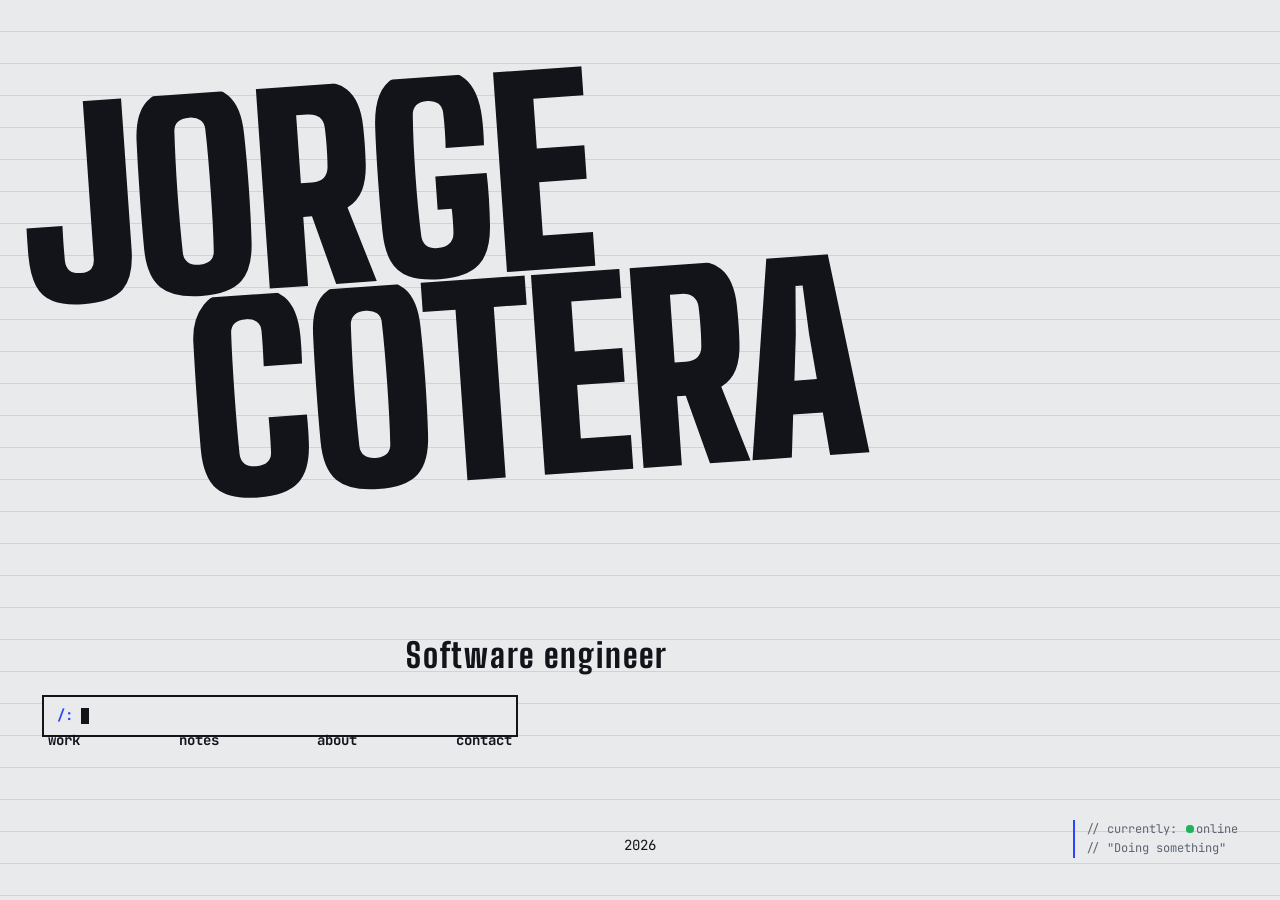
==== index.html @ 1cae20fa "Initial html and css pages" ====
<!doctype html><html lang="en"><head><meta charset="utf-8"><meta name="viewport" content="width=device-width,initial-scale=1"><title>Home · Jorge Cotera</title><link rel="stylesheet" href="style.css"></head>
<body class="home">
<main class="hero">
<h1 class="giant name"><span>Jorge</span><span>Cotera</span></h1>
<p class="role">Software engineer</p>
<div>
<div class="cmd" aria-hidden="true"><span class="p">/:</span><span class="c"></span>
<span class="t t1" style="--n:7ch">cd work</span><span class="t t2" style="--n:8ch">ls notes</span><span class="t t3" style="--n:9ch">cat about</span><span class="t t4" style="--n:12ch">mail contact</span></div>
<nav class="links" aria-label="Main"><a class="l1" href="work.html">work</a><a class="l2" href="notes.html">notes</a><a class="l3" href="about.html">about</a><a class="l4" href="contact.html">contact</a></nav>
</div>
</main>
<footer class="foot"><span></span><span>2026</span><aside class="cur"><span>// currently: <i class="dot"></i>online</span><span>// "Doing something"</span></aside></footer>
</body></html>
---- style.css ----
@import url('https://fonts.googleapis.com/css2?family=Big+Shoulders+Display:wght@800;900&family=JetBrains+Mono:wght@400;700&display=swap');
@view-transition{navigation:auto}
:root{--ink:#12141a;--paper:#e8eaec;--blue:#2b44ff;--mute:#5f6572;--line:#12141a1c;
--disp:"Big Shoulders Display","Arial Narrow",Impact,sans-serif;--mono:"JetBrains Mono",ui-monospace,Menlo,monospace}
*{box-sizing:border-box;margin:0;padding:0}
html{background:var(--paper);color:var(--ink);font:400 14px/1.7 var(--mono);scroll-behavior:smooth}
body{min-height:100svh;background:repeating-linear-gradient(transparent 0 31px,var(--line) 31px 32px)}
a{color:inherit;text-decoration:none}
a:focus-visible{outline:2px solid var(--blue);outline-offset:4px}
ul,ol{list-style:none}
.giant{font:900 clamp(5rem,20vw,19rem)/.8 var(--disp);letter-spacing:-.02em;text-transform:uppercase}
.pad{padding:6rem clamp(1rem,4vw,3rem) 3rem}

/* shared nav */
.top{position:fixed;inset:0 0 auto;z-index:9;display:flex;flex-wrap:wrap;gap:.3rem 1.6rem;padding:1rem clamp(1rem,4vw,3rem);color:#fff;mix-blend-mode:difference}
.top a:first-child{font-weight:700;margin-right:auto}
.top a{padding:.1rem 0;background:linear-gradient(currentColor,currentColor) 0 100%/0 2px no-repeat;transition:background-size .25s}
.top a:hover,.top [aria-current]{background-size:100% 2px}

/* currently */
.cur{display:grid;font-size:12px;line-height:1.6;color:var(--mute);border-left:2px solid var(--blue);padding-left:.8rem}
.dot{display:inline-block;width:.6em;height:.6em;margin:0 .2em;border-radius:50%;background:#1fb25a;animation:pulse 2.4s infinite}
@keyframes pulse{50%{opacity:.25}}

/* HOME */
.home{min-height:100svh;display:grid;grid-template-rows:1fr auto;padding:clamp(1rem,4vw,3rem);overflow:hidden}
.hero{align-self:center;display:grid;gap:1.6rem}
.name{view-transition-name:giant;transform:rotate(-4deg);transform-origin:left bottom;margin-bottom:.4em}
.name span{display:block;animation:slam 1s cubic-bezier(.7,0,.2,1) both}
.name span+span{margin-left:12vw;animation-delay:.14s}
@keyframes slam{from{clip-path:inset(0 100% 0 0);translate:-6% 0}to{clip-path:inset(0);translate:0}}
.role{margin-left:min(30vw,26rem);font:800 clamp(1.4rem,3vw,2.4rem)/1 var(--disp);letter-spacing:.06em}
.cmd,.links{width:min(34rem,100%)}
.cmd{display:flex;align-items:center;gap:.6rem;border:2px solid var(--ink);background:var(--paper);padding:.5rem .9rem;min-height:3rem}
.cmd .p{color:var(--blue);font-weight:700}
.cmd .c{width:.6em;height:1.1em;background:var(--ink);animation:blink 1s steps(1) infinite}
@keyframes blink{50%{opacity:0}}
.t{display:none;overflow:hidden;white-space:nowrap;border-right:2px solid;animation:type .4s steps(9) both}
@keyframes type{from{max-width:0}to{max-width:var(--n)}}
.links{display:flex;justify-content:space-between;margin-top:-.8rem;padding:0 .4rem}
.links a{font-weight:700;padding:.2rem 0;border-bottom:2px solid transparent;transition:border-color .2s,color .2s}
.links a:hover,.links a:focus-visible{border-color:var(--blue);color:var(--blue)}
.home:has(.l1:is(:hover,:focus-visible)) .c,.home:has(.l2:is(:hover,:focus-visible)) .c,.home:has(.l3:is(:hover,:focus-visible)) .c,.home:has(.l4:is(:hover,:focus-visible)) .c{display:none}
.home:has(.l1:is(:hover,:focus-visible)) .t1,.home:has(.l2:is(:hover,:focus-visible)) .t2,.home:has(.l3:is(:hover,:focus-visible)) .t3,.home:has(.l4:is(:hover,:focus-visible)) .t4{display:inline-block}
.foot{display:grid;grid-template-columns:1fr auto 1fr;align-items:end;gap:1rem}
.foot .cur{justify-self:end}

/* WORK */
.rail{display:flex;height:100svh;overflow-x:auto;scroll-snap-type:x mandatory;scroll-behavior:smooth}
.slide{position:relative;flex:0 0 100vw;scroll-snap-align:start;background:var(--bg);color:#fff;perspective:1100px;overflow:hidden}
.slide::before{content:"";position:absolute;inset:0;background:var(--paper);clip-path:polygon(50% 0,100% 0,100% 100%,36% 100%)}
.in{position:relative;height:100%;display:grid;grid-template-columns:1fr 1.1fr;gap:2rem;padding:6rem clamp(1rem,4vw,3rem) 5rem}
.l{align-self:center;transform:rotate(-12deg);transform-origin:left bottom}
.l .giant{font-size:clamp(4rem,14vw,13rem)}
.pname{display:inline-block;margin-top:.6rem;font:800 clamp(1.6rem,4vw,3.4rem)/1 var(--disp);letter-spacing:.04em;background:repeating-linear-gradient(-55deg,#fff5 0 2px,transparent 2px 7px);padding:.3rem .8rem}
.r{color:var(--ink);align-self:center;display:grid;gap:1.4rem;justify-items:start;padding-left:clamp(0rem,6vw,5rem)}
.cap{font-weight:700}
.arch{display:grid;grid-template-columns:1fr 1fr;gap:1.6rem 1rem;width:min(26rem,100%);text-align:center}
.arch b{position:relative;border:2px solid var(--ink);padding:.3rem .6rem;background:var(--paper)}
.arch b::after{content:"";position:absolute;left:50%;top:100%;height:1.6rem;border-left:2px dashed var(--ink)}
.arch b:last-child::after{display:none}
.arch .gw,.arch .ps{grid-column:1/-1;justify-self:center;min-width:55%}
.blank{width:min(26rem,100%);aspect-ratio:16/6;border:2px dashed var(--mute);opacity:.6}
.meta{display:grid;gap:.3rem;width:min(26rem,100%)}
.meta div{display:grid;grid-template-columns:6rem 1fr;align-items:center}
.meta dt{color:var(--mute)}
.bar{display:block;height:.9rem;width:100%;border:2px solid var(--ink);background:repeating-linear-gradient(135deg,var(--ink) 0 3px,transparent 3px 7px) 0/var(--w) 100% no-repeat}
.pn{position:fixed;inset:auto 0 0;z-index:9;display:flex;justify-content:space-between;gap:1rem;padding:1rem clamp(1rem,4vw,3rem);color:#fff;mix-blend-mode:difference;font-weight:700}
.pn a{border-bottom:2px solid transparent;transition:border-color .2s}
.pn a:hover{border-color:currentColor}
@supports (animation-timeline:view()){
.in{animation:tilt linear both;animation-timeline:view(inline)}
@keyframes tilt{0%{transform:rotateY(38deg) translateX(18%) scale(.82);opacity:.2}50%{transform:none;opacity:1}100%{transform:rotateY(-38deg) translateX(-18%) scale(.82);opacity:.2}}}

/* NOTES */
.notes input{position:absolute;opacity:0;pointer-events:none}
.notes input:focus-visible~.months{outline:2px solid var(--blue);outline-offset:6px}
.yr{view-transition-name:giant}
.months{display:flex;justify-content:space-between;margin-top:1.5rem;padding-bottom:1.6rem;border-bottom:2px solid var(--ink)}
.months label{position:relative;cursor:pointer;font:800 clamp(1.1rem,2.6vw,1.9rem)/1 var(--disp);letter-spacing:.05em;color:var(--mute);transition:color .2s}
.months label:hover{color:var(--ink)}
.months label::after{content:"^";position:absolute;left:50%;top:100%;translate:-50% 0;opacity:0;transition:opacity .2s}
#jul:checked~.months [for=jul],#aug:checked~.months [for=aug],#sep:checked~.months [for=sep],#oct:checked~.months [for=oct],#nov:checked~.months [for=nov]{color:var(--blue)}
#jul:checked~.months [for=jul]::after,#aug:checked~.months [for=aug]::after,#sep:checked~.months [for=sep]::after,#oct:checked~.months [for=oct]::after,#nov:checked~.months [for=nov]::after{opacity:1}
.feed{max-width:44rem;margin:3rem auto 0;min-height:16rem}
.feed ol{display:none}
#jul:checked~.feed .jul,#aug:checked~.feed .aug,#sep:checked~.feed .sep,#oct:checked~.feed .oct,#nov:checked~.feed .nov{display:block}
.feed li{display:grid;grid-template-columns:3rem 9rem 1fr;padding:.5rem 0;animation:rise .45s cubic-bezier(.2,.7,.2,1) both}
.feed li:nth-child(2){animation-delay:.06s}.feed li:nth-child(3){animation-delay:.12s}.feed li:nth-child(4){animation-delay:.18s}
@keyframes rise{from{opacity:0;translate:0 1.2rem}}
.feed time::after{content:":"}
.feed .k{color:var(--blue);font-weight:700}
.feed a{transition:translate .2s;text-decoration:underline transparent 2px;text-underline-offset:5px}
.feed a:hover{translate:.6rem 0;text-decoration-color:var(--blue)}
.feed .none{color:var(--mute);animation:rise .45s both}

/* ABOUT */
.about{display:grid;grid-template-columns:repeat(12,1fr);gap:1rem;min-height:100svh}
.who{grid-area:1/1/3/6;view-transition-name:giant;font-size:clamp(6rem,20vw,19rem);align-self:start}
.frame{grid-area:1/8/4/13;aspect-ratio:3/4;border:2px solid var(--ink);box-shadow:1rem 1rem 0 var(--blue);margin:2rem 1rem 0 0}
.bio{grid-area:3/2/5/8;align-self:end;display:grid;gap:1rem;max-width:30rem}
.bio .big{font:800 clamp(2rem,5vw,4rem)/.95 var(--disp);letter-spacing:.03em}
.bio dl{display:grid;gap:.2rem;border-top:2px solid var(--ink);padding-top:.8rem}
.bio dl div{display:grid;grid-template-columns:6rem 1fr}
.bio dt{color:var(--mute)}

/* CONTACT */
.contact{min-height:100svh;display:grid;align-content:center;gap:2.5rem}
.contact h1{view-transition-name:giant;font-size:clamp(3.5rem,13vw,12rem);line-height:.85}
.contact ul{display:grid;gap:.3rem;max-width:26rem}
.contact li{display:grid;grid-template-columns:6.5rem 1fr}
.contact li span{color:var(--mute)}
.contact li a{border-bottom:2px solid var(--ink);transition:background .2s,color .2s,padding .2s}
.contact li a:hover{background:var(--blue);color:#fff;padding-left:.6rem}
.contact .cur{max-width:22rem}

/* wipe + motion */
::view-transition-old(root){animation:none}
::view-transition-new(root){animation:wipe .55s cubic-bezier(.7,0,.2,1) both}
@keyframes wipe{from{clip-path:polygon(0 0,0 0,-30% 100%,-30% 100%)}to{clip-path:polygon(0 0,130% 0,100% 100%,-30% 100%)}}
@media(max-width:800px){
.in{grid-template-columns:1fr;padding-top:5rem}.slide::before{clip-path:polygon(0 52%,100% 38%,100% 100%,0 100%)}
.l{align-self:start;transform:rotate(-6deg)}.r{align-self:end;padding:0}.blank{display:none}
.about{display:flex;flex-direction:column}.frame{width:60%;margin-left:auto}.foot{grid-template-columns:1fr}.foot .cur{justify-self:start}
.feed li{grid-template-columns:2.5rem 1fr}.feed li a{grid-column:2}}
@media(prefers-reduced-motion:reduce){*,::before,::after{animation:none!important;transition:none!important;scroll-behavior:auto!important}
@view-transition{navigation:none}}
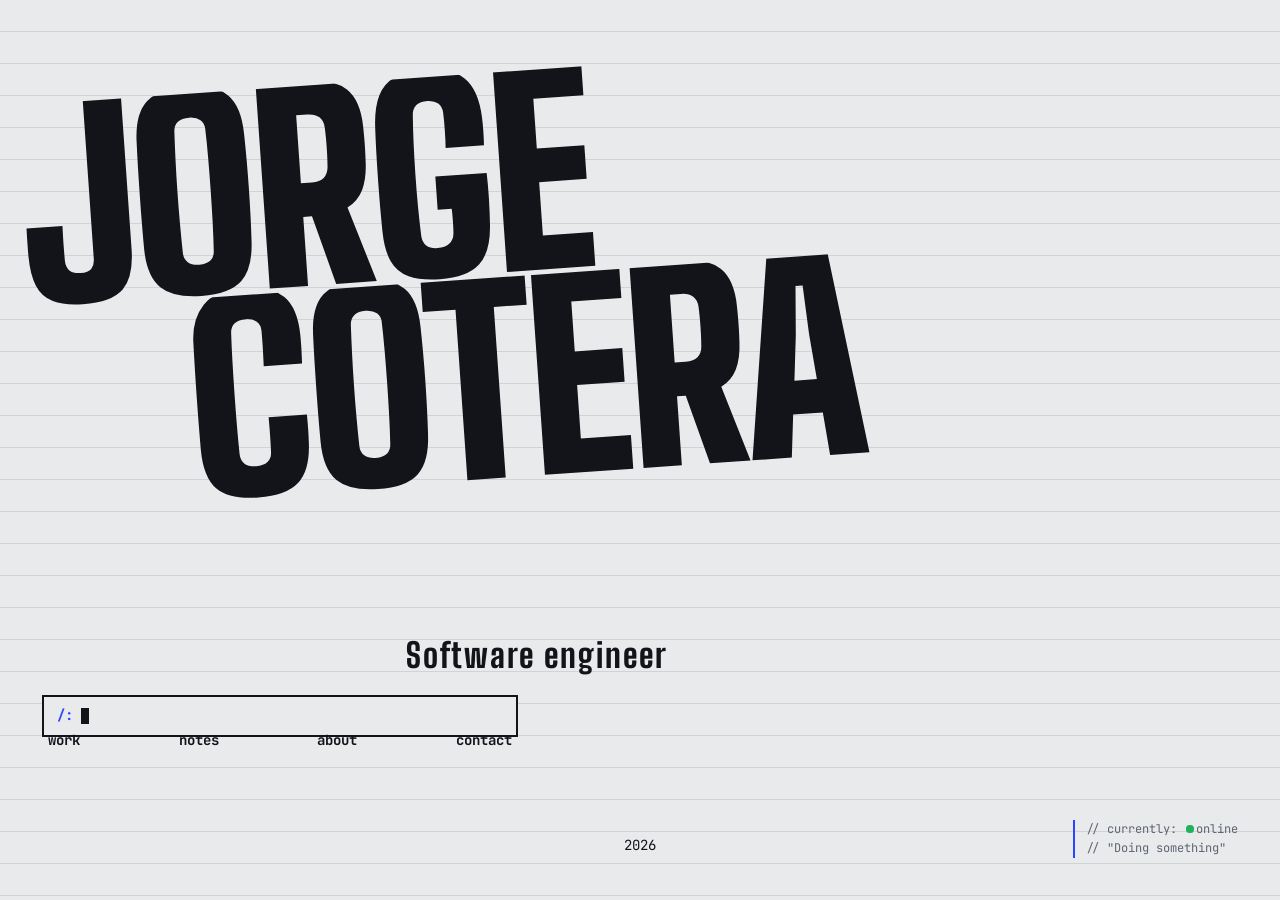
==== commit 20bf939a: "Trying some animations" ====
--- a/index.html
+++ b/index.html
@@ -1,5 +1,6 @@
-<!doctype html><html lang="en"><head><meta charset="utf-8"><meta name="viewport" content="width=device-width,initial-scale=1"><title>Home · Jorge Cotera</title><link rel="stylesheet" href="style.css"></head>
+<!doctype html><html lang="en" data-page="home"><head><meta charset="utf-8"><meta name="viewport" content="width=device-width,initial-scale=1"><title>Home · Jorge Cotera</title><link rel="stylesheet" href="style.css"></head>
 <body class="home">
+<i class="tg" id="from-work"></i><i class="tg" id="from-notes"></i><i class="tg" id="from-about"></i><i class="tg" id="from-contact"></i>
 <main class="hero">
 <h1 class="giant name"><span>Jorge</span><span>Cotera</span></h1>
 <p class="role">Software engineer</p>
--- a/style.css
+++ b/style.css
@@ -25,7 +25,7 @@
 /* HOME */
 .home{min-height:100svh;display:grid;grid-template-rows:1fr auto;padding:clamp(1rem,4vw,3rem);overflow:hidden}
 .hero{align-self:center;display:grid;gap:1.6rem}
-.name{view-transition-name:giant;transform:rotate(-4deg);transform-origin:left bottom;margin-bottom:.4em}
+.name{transform:rotate(-4deg);transform-origin:left bottom;margin-bottom:.4em}
 .name span{display:block;animation:slam 1s cubic-bezier(.7,0,.2,1) both}
 .name span+span{margin-left:12vw;animation-delay:.14s}
 @keyframes slam{from{clip-path:inset(0 100% 0 0);translate:-6% 0}to{clip-path:inset(0);translate:0}}
@@ -46,10 +46,11 @@
 .foot .cur{justify-self:end}
 
 /* WORK */
-.rail{display:flex;height:100svh;overflow-x:auto;scroll-snap-type:x mandatory;scroll-behavior:smooth}
+body{timeline-scope:--rail}
+.rail{scroll-timeline:--rail x;display:flex;height:100svh;overflow-x:auto;scroll-snap-type:x mandatory;scroll-behavior:smooth}
 .slide{position:relative;flex:0 0 100vw;scroll-snap-align:start;background:var(--bg);color:#fff;perspective:1100px;overflow:hidden}
 .slide::before{content:"";position:absolute;inset:0;background:var(--paper);clip-path:polygon(50% 0,100% 0,100% 100%,36% 100%)}
-.in{position:relative;height:100%;display:grid;grid-template-columns:1fr 1.1fr;gap:2rem;padding:6rem clamp(1rem,4vw,3rem) 5rem}
+.in{position:relative;height:100%;display:grid;grid-template-columns:1fr 1.1fr;gap:2rem;padding:6rem clamp(1rem,4vw,3rem) 8rem}
 .l{align-self:center;transform:rotate(-12deg);transform-origin:left bottom}
 .l .giant{font-size:clamp(4rem,14vw,13rem)}
 .pname{display:inline-block;margin-top:.6rem;font:800 clamp(1.6rem,4vw,3.4rem)/1 var(--disp);letter-spacing:.04em;background:repeating-linear-gradient(-55deg,#fff5 0 2px,transparent 2px 7px);padding:.3rem .8rem}
@@ -65,9 +66,19 @@
 .meta div{display:grid;grid-template-columns:6rem 1fr;align-items:center}
 .meta dt{color:var(--mute)}
 .bar{display:block;height:.9rem;width:100%;border:2px solid var(--ink);background:repeating-linear-gradient(135deg,var(--ink) 0 3px,transparent 3px 7px) 0/var(--w) 100% no-repeat}
-.pn{position:fixed;inset:auto 0 0;z-index:9;display:flex;justify-content:space-between;gap:1rem;padding:1rem clamp(1rem,4vw,3rem);color:#fff;mix-blend-mode:difference;font-weight:700}
-.pn a{border-bottom:2px solid transparent;transition:border-color .2s}
-.pn a:hover{border-color:currentColor}
+.pn{--R:clamp(14rem,36vw,24rem);--w:calc(var(--R)*.4);position:fixed;inset:auto 0 0;z-index:9;height:7.5rem;display:grid;place-items:center;perspective:900px;color:#fff;mix-blend-mode:difference;font-weight:700}
+.pn>span{position:absolute;top:50%;translate:0 -50%;font-size:1.6rem}
+.pn>span:first-child{left:clamp(1rem,4vw,3rem)}.pn>span:last-child{right:clamp(1rem,4vw,3rem)}
+.drum{position:relative;width:0;height:3.8rem;transform-style:preserve-3d;transform:translateZ(calc(var(--R)*-1)) rotateX(-9deg)}
+.drum a{position:absolute;left:calc(var(--w)/-2);width:var(--w);height:100%;display:grid;place-content:center;text-align:center;line-height:1;border:2px solid currentColor;backface-visibility:hidden;transform:rotateY(calc(var(--i)*26deg)) translateZ(var(--R));transition:background .2s,color .2s}
+.drum small{font-weight:400;font-size:11px}
+.drum b{font:800 1.9rem/1 var(--disp)}
+.drum a:hover,.drum a:focus-visible{background:#fff;color:#000}
+@supports (animation-timeline:scroll()){
+.drum{animation:spin linear both;animation-timeline:--rail}
+.drum a{animation:lit linear both;animation-timeline:--rail;animation-range:calc(var(--i)*33.333% - 16.667%) calc(var(--i)*33.333% + 16.667%)}
+@keyframes spin{from{transform:translateZ(calc(var(--R)*-1)) rotateX(-9deg) rotateY(0)}to{transform:translateZ(calc(var(--R)*-1)) rotateX(-9deg) rotateY(-78deg)}}
+@keyframes lit{50%{background:#fff;color:#000;translate:0 -.5rem 2.5rem}}}
 @supports (animation-timeline:view()){
 .in{animation:tilt linear both;animation-timeline:view(inline)}
 @keyframes tilt{0%{transform:rotateY(38deg) translateX(18%) scale(.82);opacity:.2}50%{transform:none;opacity:1}100%{transform:rotateY(-38deg) translateX(-18%) scale(.82);opacity:.2}}}
@@ -75,7 +86,6 @@
 /* NOTES */
 .notes input{position:absolute;opacity:0;pointer-events:none}
 .notes input:focus-visible~.months{outline:2px solid var(--blue);outline-offset:6px}
-.yr{view-transition-name:giant}
 .months{display:flex;justify-content:space-between;margin-top:1.5rem;padding-bottom:1.6rem;border-bottom:2px solid var(--ink)}
 .months label{position:relative;cursor:pointer;font:800 clamp(1.1rem,2.6vw,1.9rem)/1 var(--disp);letter-spacing:.05em;color:var(--mute);transition:color .2s}
 .months label:hover{color:var(--ink)}
@@ -96,7 +106,7 @@
 
 /* ABOUT */
 .about{display:grid;grid-template-columns:repeat(12,1fr);gap:1rem;min-height:100svh}
-.who{grid-area:1/1/3/6;view-transition-name:giant;font-size:clamp(6rem,20vw,19rem);align-self:start}
+.who{grid-area:1/1/3/6;font-size:clamp(6rem,20vw,19rem);align-self:start}
 .frame{grid-area:1/8/4/13;aspect-ratio:3/4;border:2px solid var(--ink);box-shadow:1rem 1rem 0 var(--blue);margin:2rem 1rem 0 0}
 .bio{grid-area:3/2/5/8;align-self:end;display:grid;gap:1rem;max-width:30rem}
 .bio .big{font:800 clamp(2rem,5vw,4rem)/.95 var(--disp);letter-spacing:.03em}
@@ -106,7 +116,7 @@
 
 /* CONTACT */
 .contact{min-height:100svh;display:grid;align-content:center;gap:2.5rem}
-.contact h1{view-transition-name:giant;font-size:clamp(3.5rem,13vw,12rem);line-height:.85}
+.contact h1{font-size:clamp(3.5rem,13vw,12rem);line-height:.85}
 .contact ul{display:grid;gap:.3rem;max-width:26rem}
 .contact li{display:grid;grid-template-columns:6.5rem 1fr}
 .contact li span{color:var(--mute)}
@@ -114,10 +124,29 @@
 .contact li a:hover{background:var(--blue);color:#fff;padding-left:.6rem}
 .contact .cur{max-width:22rem}
 
-/* wipe + motion */
-::view-transition-old(root){animation:none}
-::view-transition-new(root){animation:wipe .55s cubic-bezier(.7,0,.2,1) both}
-@keyframes wipe{from{clip-path:polygon(0 0,0 0,-30% 100%,-30% 100%)}to{clip-path:polygon(0 0,130% 0,100% 100%,-30% 100%)}}
+/* PAGE TRANSITIONS: --mx/--my = direccion en la que se mueve el contenido al llegar a la pagina */
+html{view-transition-class:pg}
+html[data-page=home]{view-transition-name:pg-home}
+html[data-page=work]{view-transition-name:pg-work;--mx:-1;--my:0;--sx:-10deg}
+html[data-page=notes]{view-transition-name:pg-notes;--mx:0;--my:1;--sx:6deg}
+html[data-page=about]{view-transition-name:pg-about;--mx:1;--my:0;--sx:10deg}
+html[data-page=contact]{view-transition-name:pg-contact;--mx:0;--my:-1;--sx:-6deg}
+::view-transition{background:var(--ink)}
+::view-transition-old(.pg){animation:pg-out .5s cubic-bezier(.85,0,.1,1) both}
+::view-transition-new(.pg){animation:pg-in .5s cubic-bezier(.85,0,.1,1) both}
+@keyframes pg-out{to{translate:calc(var(--mx,0)*100%) calc(var(--my,0)*100%);filter:brightness(.45)}}
+@keyframes pg-in{from{translate:calc(var(--mx,0)*-100%) calc(var(--my,0)*-100%);transform:skewX(var(--sx,0deg));scale:var(--s,1);filter:brightness(var(--b,1))}}
+/* volver al home: sale en sentido contrario al de ida; el home entra desde el lado opuesto (via #from-*) */
+html[data-page=home]::view-transition-old(pg-work){--mx:1;--my:0}
+html[data-page=home]::view-transition-old(pg-notes){--mx:0;--my:-1}
+html[data-page=home]::view-transition-old(pg-about){--mx:-1;--my:0}
+html[data-page=home]::view-transition-old(pg-contact){--mx:0;--my:1}
+html[data-page=home]::view-transition-new(pg-home){--s:.94;--b:.6}
+html[data-page=home]:has(#from-work:target)::view-transition-new(pg-home){--mx:1;--s:1;--b:1}
+html[data-page=home]:has(#from-notes:target)::view-transition-new(pg-home){--my:-1;--s:1;--b:1}
+html[data-page=home]:has(#from-about:target)::view-transition-new(pg-home){--mx:-1;--s:1;--b:1}
+html[data-page=home]:has(#from-contact:target)::view-transition-new(pg-home){--my:1;--s:1;--b:1}
+.tg{position:absolute;top:0;left:0}
 @media(max-width:800px){
 .in{grid-template-columns:1fr;padding-top:5rem}.slide::before{clip-path:polygon(0 52%,100% 38%,100% 100%,0 100%)}
 .l{align-self:start;transform:rotate(-6deg)}.r{align-self:end;padding:0}.blank{display:none}
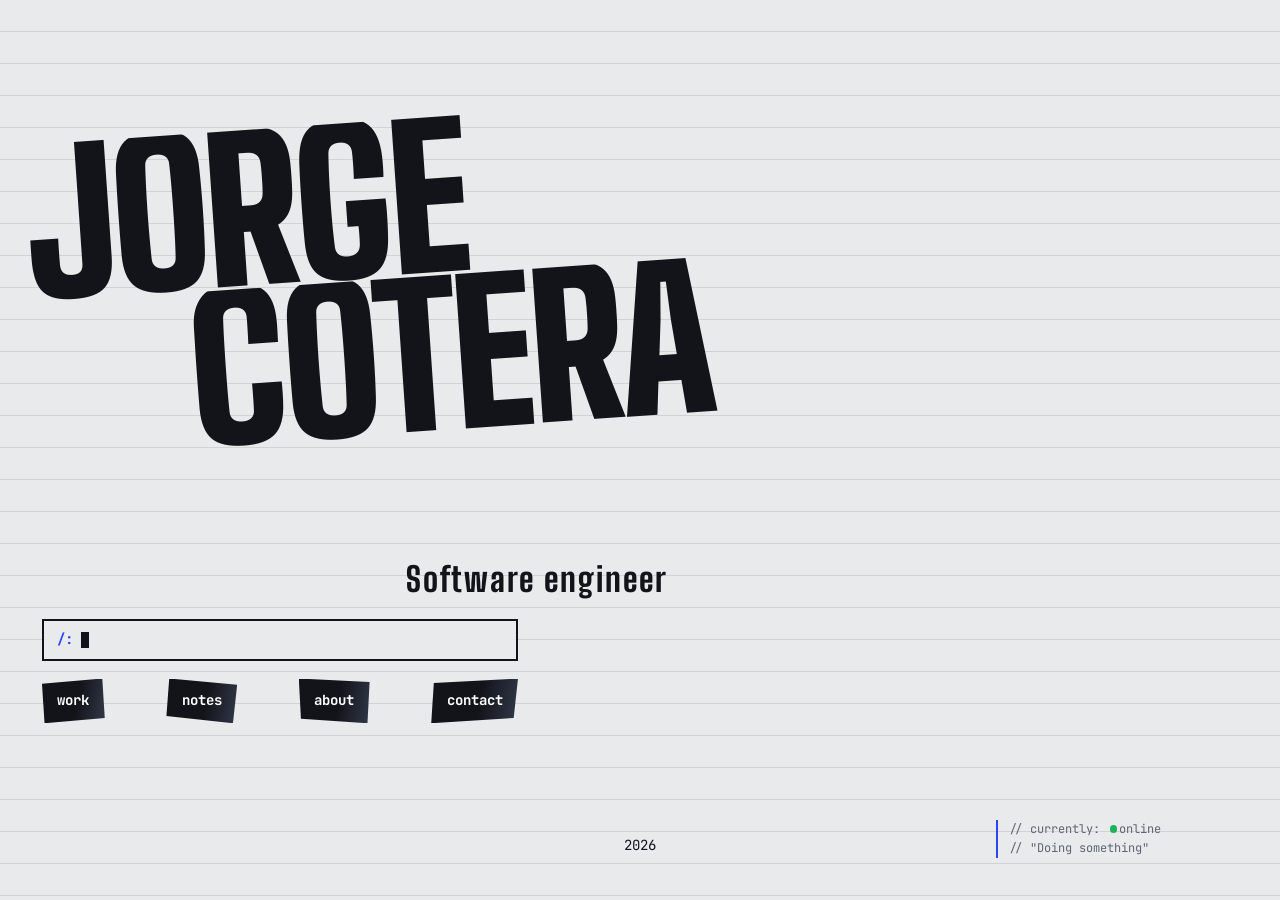
==== commit b67074d2: "Add documentation and some style to buttons" ====
--- a/index.html
+++ b/index.html
@@ -1,6 +1,16 @@
-<!doctype html><html lang="en" data-page="home"><head><meta charset="utf-8"><meta name="viewport" content="width=device-width,initial-scale=1"><title>Home · Jorge Cotera</title><link rel="stylesheet" href="style.css"></head>
+<!doctype html>
+<!-- HOME (sketch "Home: Static").
+ · data-page="home": engancha las reglas de transición de style.css.
+ · .rel: contenido del home; también es el grupo "rel" de las transiciones (ver DOCS.md §1).
+ · .cmd: barra de comandos falsa (aria-hidden). Cada .tN se "teclea" cuando el enlace .lN recibe hover/focus (regla :has en CSS).
+ · .cur: bloque "currently"; edita el texto a mano o desde tu backend.
+ Transiciones entre páginas: data-page en <html> + style.css (ver DOCS.md). --><html lang="en" data-page="home"><head><meta charset="utf-8"><meta name="viewport" content="width=device-width,initial-scale=1"><title>Home · Jorge Cotera</title><link rel="preconnect" href="https://fonts.googleapis.com"><link rel="preconnect" href="https://fonts.gstatic.com" crossorigin>
+<link rel="stylesheet" href="https://fonts.googleapis.com/css2?family=Big+Shoulders+Display:wght@800;900&family=JetBrains+Mono:wght@400;700&display=swap"><!-- en <link>, no @import: carga en paralelo y no retrasa el primer render -->
+<link rel="stylesheet" href="style.css">
+<link rel="expect" href="#end" blocking="render"><!-- Chrome no muestra la página hasta leer #end (final del body): la transición captura la página completa -->
+<script type="speculationrules">{"prefetch":[{"urls":["index.html","work.html","notes.html","about.html","contact.html"],"eagerness":"eager"}]}</script><!-- JSON declarativo (no es JS): precarga las otras páginas para que la primera navegación no espere a la red --></head>
 <body class="home">
-<i class="tg" id="from-work"></i><i class="tg" id="from-notes"></i><i class="tg" id="from-about"></i><i class="tg" id="from-contact"></i>
+<div class="rel">
 <main class="hero">
 <h1 class="giant name"><span>Jorge</span><span>Cotera</span></h1>
 <p class="role">Software engineer</p>
@@ -11,4 +21,5 @@
 </div>
 </main>
 <footer class="foot"><span></span><span>2026</span><aside class="cur"><span>// currently: <i class="dot"></i>online</span><span>// "Doing something"</span></aside></footer>
-</body></html>
+</div>
+<span id="end"></span></body></html>
--- a/style.css
+++ b/style.css
@@ -1,5 +1,6 @@
-@import url('https://fonts.googleapis.com/css2?family=Big+Shoulders+Display:wght@800;900&family=JetBrains+Mono:wght@400;700&display=swap');
-@view-transition{navigation:auto}
+/* style.css — hoja única del sitio. Ver DOCS.md para el mapa completo de cómo se logra cada animación.
+   Secciones: base · nav compartido · currently · HOME · WORK · NOTES · ABOUT · CONTACT · TRANSICIONES DE PÁGINA */
+@view-transition{navigation:auto} /* activa las transiciones entre documentos; las dos páginas deben tenerlo */
 :root{--ink:#12141a;--paper:#e8eaec;--blue:#2b44ff;--mute:#5f6572;--line:#12141a1c;
 --disp:"Big Shoulders Display","Arial Narrow",Impact,sans-serif;--mono:"JetBrains Mono",ui-monospace,Menlo,monospace}
 *{box-sizing:border-box;margin:0;padding:0}
@@ -8,10 +9,12 @@
 a{color:inherit;text-decoration:none}
 a:focus-visible{outline:2px solid var(--blue);outline-offset:4px}
 ul,ol{list-style:none}
+/* Tipografía display gigante: se reutiliza en todos los títulos; cada página sobreescribe el tamaño */
 .giant{font:900 clamp(5rem,20vw,19rem)/.8 var(--disp);letter-spacing:-.02em;text-transform:uppercase}
 .pad{padding:6rem clamp(1rem,4vw,3rem) 3rem}
 
 /* shared nav */
+/* Nav fijo compartido. mix-blend-mode:difference invierte el color según lo que haya detrás (sirve sobre claro y oscuro) */
 .top{position:fixed;inset:0 0 auto;z-index:9;display:flex;flex-wrap:wrap;gap:.3rem 1.6rem;padding:1rem clamp(1rem,4vw,3rem);color:#fff;mix-blend-mode:difference}
 .top a:first-child{font-weight:700;margin-right:auto}
 .top a{padding:.1rem 0;background:linear-gradient(currentColor,currentColor) 0 100%/0 2px no-repeat;transition:background-size .25s}
@@ -23,34 +26,53 @@
 @keyframes pulse{50%{opacity:.25}}
 
 /* HOME */
-.home{min-height:100svh;display:grid;grid-template-rows:1fr auto;padding:clamp(1rem,4vw,3rem);overflow:hidden}
+/* .rel = contenido del home (fijo, tamaño de ventana; también es un grupo de transición, ver TRANSICIONES). Filas minmax(0,1fr): el pie nunca se sale de la pantalla; el hero se encoge con el zoom */
+.home .rel{position:fixed;inset:0;display:grid;grid-template-rows:minmax(0,1fr) auto;padding:clamp(1rem,4vw,3rem);overflow:hidden}
 .hero{align-self:center;display:grid;gap:1.6rem}
-.name{transform:rotate(-4deg);transform-origin:left bottom;margin-bottom:.4em}
+.name{font-size:clamp(4rem,min(20vw,22vh),19rem);transform:rotate(-4deg);transform-origin:left bottom;margin-bottom:.4em}
+/* Entrada del nombre: revela con clip-path (slam). El 2º span llega .14s después */
 .name span{display:block;animation:slam 1s cubic-bezier(.7,0,.2,1) both}
 .name span+span{margin-left:12vw;animation-delay:.14s}
 @keyframes slam{from{clip-path:inset(0 100% 0 0);translate:-6% 0}to{clip-path:inset(0);translate:0}}
+/* Si el home llega mediante una transición de página, no se reproduce el slam (la entrada ya la hace la transición) */
+@supports selector(:active-view-transition){html:active-view-transition .name span{animation:none}}
 .role{margin-left:min(30vw,26rem);font:800 clamp(1.4rem,3vw,2.4rem)/1 var(--disp);letter-spacing:.06em}
 .cmd,.links{width:min(34rem,100%)}
 .cmd{display:flex;align-items:center;gap:.6rem;border:2px solid var(--ink);background:var(--paper);padding:.5rem .9rem;min-height:3rem}
 .cmd .p{color:var(--blue);font-weight:700}
 .cmd .c{width:.6em;height:1.1em;background:var(--ink);animation:blink 1s steps(1) infinite}
 @keyframes blink{50%{opacity:0}}
+/* Comandos "tecleados": ocultos hasta que su enlace tiene hover/focus; al pasar a display:block la animación type se reinicia (steps = efecto máquina de escribir) */
 .t{display:none;overflow:hidden;white-space:nowrap;border-right:2px solid;animation:type .4s steps(9) both}
 @keyframes type{from{max-width:0}to{max-width:var(--n)}}
-.links{display:flex;justify-content:space-between;margin-top:-.8rem;padding:0 .4rem}
-.links a{font-weight:700;padding:.2rem 0;border-bottom:2px solid transparent;transition:border-color .2s,color .2s}
-.links a:hover,.links a:focus-visible{border-color:var(--blue);color:var(--blue)}
+.links{display:flex;justify-content:space-between;margin-top:1.7rem;padding:0 .9rem}
+/* PLACA estilo menú de Persona (compartida por .links a y los meses .ring label):
+   ::before = plano negro asimétrico (clip-path --shape, distinto por botón) con degradado; ::after = "sombra" azul desplazada detrás.
+   En hover/foco la placa crece, se inclina y aparece la sombra (en los meses la sombra depende de --a: solo el mes activo). */
+.links a,.ring label{--shape:polygon(0 12%,96% 0,100% 88%,4% 100%);position:relative;isolation:isolate;color:#fff}
+.links a::before,.ring label::before,.links a::after,.ring label::after{content:"";position:absolute;inset:-.45rem -.9rem;z-index:-1;clip-path:var(--shape);transition:scale .25s cubic-bezier(.3,1.6,.5,1),rotate .25s,translate .25s,opacity .25s}
+.links a::before,.ring label::before{background:linear-gradient(100deg,var(--ink) 55%,#323848)}
+.links a::after,.ring label::after{z-index:-2;background:var(--blue);opacity:0}
+.links a{display:inline-block;font-weight:700;padding:.3rem .2rem}
+.links a:nth-child(2),.ring label:nth-child(even){--shape:polygon(4% 0,100% 14%,94% 100%,0 84%)}
+.links a:nth-child(3){--shape:polygon(0 0,100% 8%,97% 100%,3% 90%)}
+.links a:nth-child(4){--shape:polygon(3% 10%,100% 0,95% 88%,0 100%)}
+.links a:is(:hover,:focus-visible)::before,.links a:is(:hover,:focus-visible)::after,.ring label:hover::before{scale:1.12 1.3;rotate:-2deg}
+.links a:is(:hover,:focus-visible)::after{opacity:1;translate:.4rem .45rem}
+/* :has() en .home ata cada enlace .lN con su comando .tN (y oculta el cursor .c) sin JS */
 .home:has(.l1:is(:hover,:focus-visible)) .c,.home:has(.l2:is(:hover,:focus-visible)) .c,.home:has(.l3:is(:hover,:focus-visible)) .c,.home:has(.l4:is(:hover,:focus-visible)) .c{display:none}
 .home:has(.l1:is(:hover,:focus-visible)) .t1,.home:has(.l2:is(:hover,:focus-visible)) .t2,.home:has(.l3:is(:hover,:focus-visible)) .t3,.home:has(.l4:is(:hover,:focus-visible)) .t4{display:inline-block}
 .foot{display:grid;grid-template-columns:1fr auto 1fr;align-items:end;gap:1rem}
-.foot .cur{justify-self:end}
+.foot .cur{justify-self:end;margin-right:clamp(1rem,6vw,6rem)}
 
 /* WORK */
+/* timeline-scope en body: deja que .pn (fuera de .rail) lea el scroll de .rail para girar el tambor */
 body{timeline-scope:--rail}
 .rail{scroll-timeline:--rail x;display:flex;height:100svh;overflow-x:auto;scroll-snap-type:x mandatory;scroll-behavior:smooth}
 .slide{position:relative;flex:0 0 100vw;scroll-snap-align:start;background:var(--bg);color:#fff;perspective:1100px;overflow:hidden}
+/* Diagonal: panel claro recortado con clip-path; --bg (inline por slide) cambia el color de cada proyecto */
 .slide::before{content:"";position:absolute;inset:0;background:var(--paper);clip-path:polygon(50% 0,100% 0,100% 100%,36% 100%)}
-.in{position:relative;height:100%;display:grid;grid-template-columns:1fr 1.1fr;gap:2rem;padding:6rem clamp(1rem,4vw,3rem) 8rem}
+.in{position:relative;height:100%;display:grid;grid-template-columns:1fr 1.1fr;gap:2rem;padding:6rem clamp(1rem,4vw,3rem) 11rem}
 .l{align-self:center;transform:rotate(-12deg);transform-origin:left bottom}
 .l .giant{font-size:clamp(4rem,14vw,13rem)}
 .pname{display:inline-block;margin-top:.6rem;font:800 clamp(1.6rem,4vw,3.4rem)/1 var(--disp);letter-spacing:.04em;background:repeating-linear-gradient(-55deg,#fff5 0 2px,transparent 2px 7px);padding:.3rem .8rem}
@@ -65,8 +87,11 @@
 .meta{display:grid;gap:.3rem;width:min(26rem,100%)}
 .meta div{display:grid;grid-template-columns:6rem 1fr;align-items:center}
 .meta dt{color:var(--mute)}
+/* Barra rayada: --w (inline) es el porcentaje relleno */
 .bar{display:block;height:.9rem;width:100%;border:2px solid var(--ink);background:repeating-linear-gradient(135deg,var(--ink) 0 3px,transparent 3px 7px) 0/var(--w) 100% no-repeat}
-.pn{--R:clamp(14rem,36vw,24rem);--w:calc(var(--R)*.4);position:fixed;inset:auto 0 0;z-index:9;height:7.5rem;display:grid;place-items:center;perspective:900px;color:#fff;mix-blend-mode:difference;font-weight:700}
+/* Menú de proyectos 3D. --R radio del cilindro, --w ancho de placa. Perspective en .pn, preserve-3d en .drum; cada a se coloca con rotateY(--i*26deg) translateZ(--R).
+   El tambor gira con el scroll de .rail (animation-timeline) y "lit" resalta la placa activa. Sin soporte de scroll-timeline queda estático pero navegable. */
+.pn{--R:clamp(14rem,36vw,24rem);--w:calc(var(--R)*.4);position:fixed;inset:auto 0 clamp(1.5rem,5vh,3.5rem);z-index:9;height:7.5rem;display:grid;place-items:center;perspective:900px;color:#fff;mix-blend-mode:difference;font-weight:700}
 .pn>span{position:absolute;top:50%;translate:0 -50%;font-size:1.6rem}
 .pn>span:first-child{left:clamp(1rem,4vw,3rem)}.pn>span:last-child{right:clamp(1rem,4vw,3rem)}
 .drum{position:relative;width:0;height:3.8rem;transform-style:preserve-3d;transform:translateZ(calc(var(--R)*-1)) rotateX(-9deg)}
@@ -83,18 +108,60 @@
 .in{animation:tilt linear both;animation-timeline:view(inline)}
 @keyframes tilt{0%{transform:rotateY(38deg) translateX(18%) scale(.82);opacity:.2}50%{transform:none;opacity:1}100%{transform:rotateY(-38deg) translateX(-18%) scale(.82);opacity:.2}}}
 
-/* NOTES */
+/* NOTES — calendario 3D sin JS (jul 2026 → dic 2028).
+   Radios #m0..#m29 van ANTES de .yr/.months/.feed; la regla #mN:checked~*{--s:N} inyecta el índice elegido (--s) en todos los hermanos siguientes.
+   Cada label lleva su índice (--i). --k = --i − --s (posición respecto al mes elegido, 0 = centro): cada placa se desplaza en X, se aleja en Z
+   y gira hacia el centro según --k, así que al pulsar un mes todo se re-centra con transition (entra uno por la derecha, sale otro por la izquierda). */
 .notes input{position:absolute;opacity:0;pointer-events:none}
 .notes input:focus-visible~.months{outline:2px solid var(--blue);outline-offset:6px}
-.months{display:flex;justify-content:space-between;margin-top:1.5rem;padding-bottom:1.6rem;border-bottom:2px solid var(--ink)}
-.months label{position:relative;cursor:pointer;font:800 clamp(1.1rem,2.6vw,1.9rem)/1 var(--disp);letter-spacing:.05em;color:var(--mute);transition:color .2s}
-.months label:hover{color:var(--ink)}
-.months label::after{content:"^";position:absolute;left:50%;top:100%;translate:-50% 0;opacity:0;transition:opacity .2s}
-#jul:checked~.months [for=jul],#aug:checked~.months [for=aug],#sep:checked~.months [for=sep],#oct:checked~.months [for=oct],#nov:checked~.months [for=nov]{color:var(--blue)}
-#jul:checked~.months [for=jul]::after,#aug:checked~.months [for=aug]::after,#sep:checked~.months [for=sep]::after,#oct:checked~.months [for=oct]::after,#nov:checked~.months [for=nov]::after{opacity:1}
+/* Año: un h1 por año; solo se muestra el del radio marcado (clases y26/y27/y28). Al pasar de display:none a block se reproduce "rise" */
+.yr{display:none;animation:rise .45s cubic-bezier(.2,.7,.2,1) both}
+.y26:checked~.yr26,.y27:checked~.yr27,.y28:checked~.yr28{display:block}
+.months{--w:clamp(4.5rem,12vw,6.5rem);position:relative;height:7.5rem;margin-top:2rem;perspective:800px;overflow:hidden;border-bottom:2px solid var(--ink)}
+.ring{position:absolute;inset:0;transform-style:preserve-3d}
+/* --d distancia al mes elegido; --a = 1 solo en el activo (más grande, con sombra azul). La opacidad cae con la distancia */
+.ring label{--k:calc(var(--i) - var(--s));--d:max(var(--k),calc(var(--k)*-1));--a:clamp(0,calc(1 - var(--d)),1);position:absolute;left:calc(50% - var(--w)/2);top:1.6rem;width:var(--w);height:3.6rem;display:grid;place-content:center;text-align:center;line-height:1;cursor:pointer;
+transform:translateX(calc(var(--k)*var(--w)*1.4)) translateZ(calc(var(--d)*-3.5rem)) rotateY(clamp(-55deg,calc(var(--k)*-26deg),55deg));scale:calc(1 + var(--a)*.25);opacity:calc(1.15 - var(--d)*.22);
+transition:transform .55s cubic-bezier(.7,0,.2,1),scale .4s,opacity .4s}
+.ring label::after{opacity:var(--a);translate:calc(var(--a)*.4rem) calc(var(--a)*.45rem)}
+.ring b{font:800 1.7rem/1 var(--disp);letter-spacing:.05em;text-transform:uppercase}
+.ring small{font-size:10px;margin-top:.2rem}
 .feed{max-width:44rem;margin:3rem auto 0;min-height:16rem}
+/* Feed: cada mes con entradas tiene su <ol>; .none se muestra salvo que el mes elegido tenga <ol> (ampliar: añade su regla abajo) */
 .feed ol{display:none}
-#jul:checked~.feed .jul,#aug:checked~.feed .aug,#sep:checked~.feed .sep,#oct:checked~.feed .oct,#nov:checked~.feed .nov{display:block}
+.feed .none{color:var(--mute);animation:rise .45s both}
+#m0:checked~.feed .none,#m1:checked~.feed .none,#m2:checked~.feed .none{display:none}
+#m0:checked~.feed .jul,#m1:checked~.feed .aug,#m2:checked~.feed .sep{display:block}
+#m0:checked~*{--s:0}
+#m1:checked~*{--s:1}
+#m2:checked~*{--s:2}
+#m3:checked~*{--s:3}
+#m4:checked~*{--s:4}
+#m5:checked~*{--s:5}
+#m6:checked~*{--s:6}
+#m7:checked~*{--s:7}
+#m8:checked~*{--s:8}
+#m9:checked~*{--s:9}
+#m10:checked~*{--s:10}
+#m11:checked~*{--s:11}
+#m12:checked~*{--s:12}
+#m13:checked~*{--s:13}
+#m14:checked~*{--s:14}
+#m15:checked~*{--s:15}
+#m16:checked~*{--s:16}
+#m17:checked~*{--s:17}
+#m18:checked~*{--s:18}
+#m19:checked~*{--s:19}
+#m20:checked~*{--s:20}
+#m21:checked~*{--s:21}
+#m22:checked~*{--s:22}
+#m23:checked~*{--s:23}
+#m24:checked~*{--s:24}
+#m25:checked~*{--s:25}
+#m26:checked~*{--s:26}
+#m27:checked~*{--s:27}
+#m28:checked~*{--s:28}
+#m29:checked~*{--s:29}
 .feed li{display:grid;grid-template-columns:3rem 9rem 1fr;padding:.5rem 0;animation:rise .45s cubic-bezier(.2,.7,.2,1) both}
 .feed li:nth-child(2){animation-delay:.06s}.feed li:nth-child(3){animation-delay:.12s}.feed li:nth-child(4){animation-delay:.18s}
 @keyframes rise{from{opacity:0;translate:0 1.2rem}}
@@ -102,11 +169,10 @@
 .feed .k{color:var(--blue);font-weight:700}
 .feed a{transition:translate .2s;text-decoration:underline transparent 2px;text-underline-offset:5px}
 .feed a:hover{translate:.6rem 0;text-decoration-color:var(--blue)}
-.feed .none{color:var(--mute);animation:rise .45s both}
 
 /* ABOUT */
 .about{display:grid;grid-template-columns:repeat(12,1fr);gap:1rem;min-height:100svh}
-.who{grid-area:1/1/3/6;font-size:clamp(6rem,20vw,19rem);align-self:start}
+.who{grid-area:1/1/3/6;font-size:clamp(5rem,16.5vw,15.5rem);line-height:.92;align-self:start}
 .frame{grid-area:1/8/4/13;aspect-ratio:3/4;border:2px solid var(--ink);box-shadow:1rem 1rem 0 var(--blue);margin:2rem 1rem 0 0}
 .bio{grid-area:3/2/5/8;align-self:end;display:grid;gap:1rem;max-width:30rem}
 .bio .big{font:800 clamp(2rem,5vw,4rem)/.95 var(--disp);letter-spacing:.03em}
@@ -124,29 +190,38 @@
 .contact li a:hover{background:var(--blue);color:#fff;padding-left:.6rem}
 .contact .cur{max-width:22rem}
 
-/* PAGE TRANSITIONS: --mx/--my = direccion en la que se mueve el contenido al llegar a la pagina */
+/* ===== TRANSICIONES DE PÁGINA =====
+   Mapa espacial: work = izquierda del home · about = derecha · notes = abajo · contact = arriba.
+   --mx/--my: hacia dónde SE MUEVE el contenido al llegar a esa página (1 = derecha/abajo, -1 = izquierda/arriba).
+   Ej. work: mx=1 → el home sale a la derecha y work entra desde la izquierda. --sx: inclinación con la que entra (distinta por página).
+   Cada <html data-page> se captura con nombre propio (pg-*) para saber cuál fue la anterior; todas comparten view-transition-class:pg. */
 html{view-transition-class:pg}
 html[data-page=home]{view-transition-name:pg-home}
-html[data-page=work]{view-transition-name:pg-work;--mx:-1;--my:0;--sx:-10deg}
-html[data-page=notes]{view-transition-name:pg-notes;--mx:0;--my:1;--sx:6deg}
-html[data-page=about]{view-transition-name:pg-about;--mx:1;--my:0;--sx:10deg}
-html[data-page=contact]{view-transition-name:pg-contact;--mx:0;--my:-1;--sx:-6deg}
-::view-transition{background:var(--ink)}
-::view-transition-old(.pg){animation:pg-out .5s cubic-bezier(.85,0,.1,1) both}
+html[data-page=work]{view-transition-name:pg-work;--mx:1;--my:0;--sx:10deg}
+html[data-page=notes]{view-transition-name:pg-notes;--mx:0;--my:-1;--sx:-6deg}
+html[data-page=about]{view-transition-name:pg-about;--mx:-1;--my:0;--sx:-10deg}
+html[data-page=contact]{view-transition-name:pg-contact;--mx:0;--my:1;--sx:6deg}
+::view-transition{background:var(--ink)} /* asoma por los huecos de la inclinación */
+::view-transition-old(.pg){animation:pg-out .5s cubic-bezier(.85,0,.1,1) both} /* ease casi instantáneo: "repentino" como Persona */
 ::view-transition-new(.pg){animation:pg-in .5s cubic-bezier(.85,0,.1,1) both}
 @keyframes pg-out{to{translate:calc(var(--mx,0)*100%) calc(var(--my,0)*100%);filter:brightness(.45)}}
-@keyframes pg-in{from{translate:calc(var(--mx,0)*-100%) calc(var(--my,0)*-100%);transform:skewX(var(--sx,0deg));scale:var(--s,1);filter:brightness(var(--b,1))}}
-/* volver al home: sale en sentido contrario al de ida; el home entra desde el lado opuesto (via #from-*) */
-html[data-page=home]::view-transition-old(pg-work){--mx:1;--my:0}
-html[data-page=home]::view-transition-old(pg-notes){--mx:0;--my:-1}
-html[data-page=home]::view-transition-old(pg-about){--mx:-1;--my:0}
-html[data-page=home]::view-transition-old(pg-contact){--mx:0;--my:1}
-html[data-page=home]::view-transition-new(pg-home){--s:.94;--b:.6}
-html[data-page=home]:has(#from-work:target)::view-transition-new(pg-home){--mx:1;--s:1;--b:1}
-html[data-page=home]:has(#from-notes:target)::view-transition-new(pg-home){--my:-1;--s:1;--b:1}
-html[data-page=home]:has(#from-about:target)::view-transition-new(pg-home){--mx:-1;--s:1;--b:1}
-html[data-page=home]:has(#from-contact:target)::view-transition-new(pg-home){--my:1;--s:1;--b:1}
-.tg{position:absolute;top:0;left:0}
+@keyframes pg-in{from{translate:calc(var(--mx,0)*-100%) calc(var(--my,0)*-100%);transform:skewX(var(--sx,0deg))}}
+/* Al volver al home la página que sale usa el sentido contrario al de su ida (se elige por su nombre pg-*). El fondo del home no se mueve:
+   su contenido viaja como grupo aparte (.rel, abajo). */
+html[data-page=home]::view-transition-old(pg-work){--mx:-1;--my:0}
+html[data-page=home]::view-transition-old(pg-notes){--mx:0;--my:1}
+html[data-page=home]::view-transition-old(pg-about){--mx:1;--my:0}
+html[data-page=home]::view-transition-old(pg-contact){--mx:0;--my:-1}
+html[data-page=home]::view-transition-new(pg-home){animation:none}
+/* .rel: elemento con nombre "rel" en TODAS las páginas. En el home es el contenido real. En las demás es un marcador invisible, a pantalla completa,
+   colocado fuera de la ventana, hacia donde queda el home (--mx/--my de esa página). El navegador anima el grupo desde el rectángulo viejo al nuevo:
+   así el home entra/sale por el lado correcto sin saber de dónde viene y sin JS ni :target. Se anula el fundido para que el contenido viaje opaco. */
+.rel{view-transition-name:rel}
+body:not(.home)>.rel{position:fixed;inset:0;opacity:0;pointer-events:none;translate:calc(var(--mx)*100vw) calc(var(--my)*100vh)}
+::view-transition-group(rel){animation-duration:.5s;animation-timing-function:cubic-bezier(.85,0,.1,1)}
+::view-transition-old(rel){animation:pg-dim .5s cubic-bezier(.85,0,.1,1) both}
+::view-transition-new(rel){animation:none}
+@keyframes pg-dim{to{filter:brightness(.45)}}
 @media(max-width:800px){
 .in{grid-template-columns:1fr;padding-top:5rem}.slide::before{clip-path:polygon(0 52%,100% 38%,100% 100%,0 100%)}
 .l{align-self:start;transform:rotate(-6deg)}.r{align-self:end;padding:0}.blank{display:none}
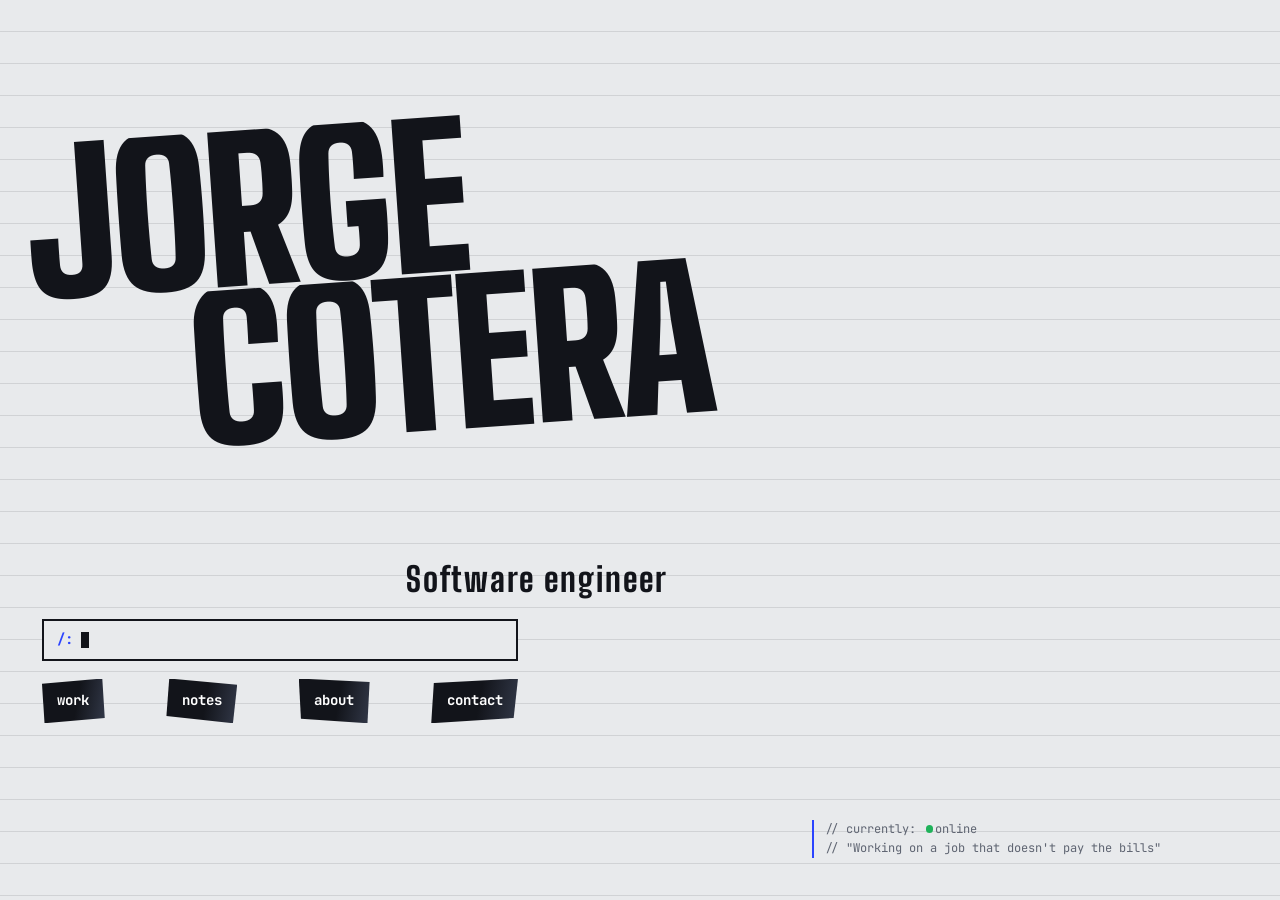
==== commit 89c802c5: "Add transitions and individual notes pages" ====
--- a/index.html
+++ b/index.html
@@ -1,25 +1,53 @@
 <!doctype html>
 <!-- HOME (sketch "Home: Static").
  · data-page="home": engancha las reglas de transición de style.css.
- · .rel: contenido del home; también es el grupo "rel" de las transiciones (ver DOCS.md §1).
+ · .rel: contenedor fijo del contenido del home.
  · .cmd: barra de comandos falsa (aria-hidden). Cada .tN se "teclea" cuando el enlace .lN recibe hover/focus (regla :has en CSS).
- · .cur: bloque "currently"; edita el texto a mano o desde tu backend.
- Transiciones entre páginas: data-page en <html> + style.css (ver DOCS.md). --><html lang="en" data-page="home"><head><meta charset="utf-8"><meta name="viewport" content="width=device-width,initial-scale=1"><title>Home · Jorge Cotera</title><link rel="preconnect" href="https://fonts.googleapis.com"><link rel="preconnect" href="https://fonts.gstatic.com" crossorigin>
-<link rel="stylesheet" href="https://fonts.googleapis.com/css2?family=Big+Shoulders+Display:wght@800;900&family=JetBrains+Mono:wght@400;700&display=swap"><!-- en <link>, no @import: carga en paralelo y no retrasa el primer render -->
-<link rel="stylesheet" href="style.css">
-<link rel="expect" href="#end" blocking="render"><!-- Chrome no muestra la página hasta leer #end (final del body): la transición captura la página completa -->
-<script type="speculationrules">{"prefetch":[{"urls":["index.html","work.html","notes.html","about.html","contact.html"],"eagerness":"eager"}]}</script><!-- JSON declarativo (no es JS): precarga las otras páginas para que la primera navegación no espere a la red --></head>
+ · .cur: bloque "currently" (online/offline + texto). Lo genera admin/build.js (BUILD:status) desde content/site.json.
+ Transiciones entre páginas: data-page en <html> + style.css (ver DOCS.md). -->
+<html lang="en" data-page="home">
+
+<head>
+    <meta charset="utf-8">
+    <meta name="viewport" content="width=device-width,initial-scale=1">
+    <title>Home · Jorge Cotera</title>
+    <link rel="preconnect" href="https://fonts.googleapis.com">
+    <link rel="preconnect" href="https://fonts.gstatic.com" crossorigin>
+    <link rel="stylesheet"
+        href="https://fonts.googleapis.com/css2?family=Big+Shoulders+Display:wght@800;900&family=JetBrains+Mono:wght@400;700&display=swap">
+    <!-- en <link>, no @import: carga en paralelo y no retrasa el primer render -->
+    <link rel="stylesheet" href="style.css">
+    <script src="transitions.js"></script>
+    <!-- calcula la dirección de la transición según origen y destino (DOCS.md §1) -->
+    <link rel="expect" href="#end" blocking="render">
+    <!-- Chrome no muestra la página hasta leer #end (final del body): la transición captura la página completa -->
+    <script
+        type="speculationrules">{"prefetch":[{"urls":["index.html","work.html","notes.html","about.html","contact.html"],"eagerness":"eager"}]}</script>
+    <!-- JSON declarativo (no es JS): precarga las otras páginas para que la primera navegación no espere a la red -->
+</head>
+
 <body class="home">
-<div class="rel">
-<main class="hero">
-<h1 class="giant name"><span>Jorge</span><span>Cotera</span></h1>
-<p class="role">Software engineer</p>
-<div>
-<div class="cmd" aria-hidden="true"><span class="p">/:</span><span class="c"></span>
-<span class="t t1" style="--n:7ch">cd work</span><span class="t t2" style="--n:8ch">ls notes</span><span class="t t3" style="--n:9ch">cat about</span><span class="t t4" style="--n:12ch">mail contact</span></div>
-<nav class="links" aria-label="Main"><a class="l1" href="work.html">work</a><a class="l2" href="notes.html">notes</a><a class="l3" href="about.html">about</a><a class="l4" href="contact.html">contact</a></nav>
-</div>
-</main>
-<footer class="foot"><span></span><span>2026</span><aside class="cur"><span>// currently: <i class="dot"></i>online</span><span>// "Doing something"</span></aside></footer>
-</div>
-<span id="end"></span></body></html>
+    <div class="rel">
+        <main class="hero">
+            <h1 class="giant name"><span>Jorge</span><span>Cotera</span></h1>
+            <p class="role">Software engineer</p>
+            <div>
+                <div class="cmd" aria-hidden="true"><span class="p">/:</span><span class="c"></span>
+                    <span class="t t1" style="--n:7ch">cd work</span><span class="t t2" style="--n:8ch">ls
+                        notes</span><span class="t t3" style="--n:9ch">cat about</span><span class="t t4"
+                        style="--n:12ch">mail contact</span>
+                </div>
+                <nav class="links" aria-label="Main"><a class="l1" href="work.html">work</a><a class="l2"
+                        href="notes.html">notes</a><a class="l3" href="about.html">about</a><a class="l4"
+                        href="contact.html">contact</a></nav>
+            </div>
+        </main>
+        <footer class="foot"><!-- BUILD:status -->
+<aside class="cur"><span>// currently: <i class="dot"></i>online</span><span>// "Working on a job that doesn&#39;t pay the bills"</span></aside>
+<!-- /BUILD:status -->
+        </footer>
+    </div>
+    <span id="end"></span>
+</body>
+
+</html>
--- a/style.css
+++ b/style.css
@@ -23,10 +23,11 @@
 /* currently */
 .cur{display:grid;font-size:12px;line-height:1.6;color:var(--mute);border-left:2px solid var(--blue);padding-left:.8rem}
 .dot{display:inline-block;width:.6em;height:.6em;margin:0 .2em;border-radius:50%;background:#1fb25a;animation:pulse 2.4s infinite}
+.dot.off{background:var(--mute);animation:none} /* estado offline */
 @keyframes pulse{50%{opacity:.25}}
 
 /* HOME */
-/* .rel = contenido del home (fijo, tamaño de ventana; también es un grupo de transición, ver TRANSICIONES). Filas minmax(0,1fr): el pie nunca se sale de la pantalla; el hero se encoge con el zoom */
+/* .rel = contenedor del contenido del home (fijo, tamaño de ventana). Filas minmax(0,1fr): el pie nunca se sale de la pantalla; el hero se encoge con el zoom */
 .home .rel{position:fixed;inset:0;display:grid;grid-template-rows:minmax(0,1fr) auto;padding:clamp(1rem,4vw,3rem);overflow:hidden}
 .hero{align-self:center;display:grid;gap:1.6rem}
 .name{font-size:clamp(4rem,min(20vw,22vh),19rem);transform:rotate(-4deg);transform-origin:left bottom;margin-bottom:.4em}
@@ -34,8 +35,10 @@
 .name span{display:block;animation:slam 1s cubic-bezier(.7,0,.2,1) both}
 .name span+span{margin-left:12vw;animation-delay:.14s}
 @keyframes slam{from{clip-path:inset(0 100% 0 0);translate:-6% 0}to{clip-path:inset(0);translate:0}}
-/* Si el home llega mediante una transición de página, no se reproduce el slam (la entrada ya la hace la transición) */
+/* Respaldo sin JS: si el home llega mediante una transición de página, no se reproduce el slam */
 @supports selector(:active-view-transition){html:active-view-transition .name span{animation:none}}
+/* html.no-intro lo pone transitions.js cuando llegas al home desde otra página del sitio (o con atrás/adelante): sin slam. Carga directa o recarga: sí hay slam. */
+html.no-intro .name span{animation:none}
 .role{margin-left:min(30vw,26rem);font:800 clamp(1.4rem,3vw,2.4rem)/1 var(--disp);letter-spacing:.06em}
 .cmd,.links{width:min(34rem,100%)}
 .cmd{display:flex;align-items:center;gap:.6rem;border:2px solid var(--ink);background:var(--paper);padding:.5rem .9rem;min-height:3rem}
@@ -46,24 +49,24 @@
 .t{display:none;overflow:hidden;white-space:nowrap;border-right:2px solid;animation:type .4s steps(9) both}
 @keyframes type{from{max-width:0}to{max-width:var(--n)}}
 .links{display:flex;justify-content:space-between;margin-top:1.7rem;padding:0 .9rem}
-/* PLACA estilo menú de Persona (compartida por .links a y los meses .ring label):
+/* PLACA estilo menú de Persona (solo los botones .links a del home):
    ::before = plano negro asimétrico (clip-path --shape, distinto por botón) con degradado; ::after = "sombra" azul desplazada detrás.
-   En hover/foco la placa crece, se inclina y aparece la sombra (en los meses la sombra depende de --a: solo el mes activo). */
-.links a,.ring label{--shape:polygon(0 12%,96% 0,100% 88%,4% 100%);position:relative;isolation:isolate;color:#fff}
-.links a::before,.ring label::before,.links a::after,.ring label::after{content:"";position:absolute;inset:-.45rem -.9rem;z-index:-1;clip-path:var(--shape);transition:scale .25s cubic-bezier(.3,1.6,.5,1),rotate .25s,translate .25s,opacity .25s}
-.links a::before,.ring label::before{background:linear-gradient(100deg,var(--ink) 55%,#323848)}
-.links a::after,.ring label::after{z-index:-2;background:var(--blue);opacity:0}
+   En hover/foco la placa crece, se inclina y aparece la sombra. */
+.links a{--shape:polygon(0 12%,96% 0,100% 88%,4% 100%);position:relative;isolation:isolate;color:#fff}
+.links a::before,.links a::after{content:"";position:absolute;inset:-.45rem -.9rem;z-index:-1;clip-path:var(--shape);transition:scale .25s cubic-bezier(.3,1.6,.5,1),rotate .25s,translate .25s,opacity .25s}
+.links a::before{background:linear-gradient(100deg,var(--ink) 55%,#323848)}
+.links a::after{z-index:-2;background:var(--blue);opacity:0}
 .links a{display:inline-block;font-weight:700;padding:.3rem .2rem}
-.links a:nth-child(2),.ring label:nth-child(even){--shape:polygon(4% 0,100% 14%,94% 100%,0 84%)}
+.links a:nth-child(2){--shape:polygon(4% 0,100% 14%,94% 100%,0 84%)}
 .links a:nth-child(3){--shape:polygon(0 0,100% 8%,97% 100%,3% 90%)}
 .links a:nth-child(4){--shape:polygon(3% 10%,100% 0,95% 88%,0 100%)}
-.links a:is(:hover,:focus-visible)::before,.links a:is(:hover,:focus-visible)::after,.ring label:hover::before{scale:1.12 1.3;rotate:-2deg}
+.links a:is(:hover,:focus-visible)::before,.links a:is(:hover,:focus-visible)::after,.x{scale:1.12 1.3;rotate:-2deg}
 .links a:is(:hover,:focus-visible)::after{opacity:1;translate:.4rem .45rem}
 /* :has() en .home ata cada enlace .lN con su comando .tN (y oculta el cursor .c) sin JS */
 .home:has(.l1:is(:hover,:focus-visible)) .c,.home:has(.l2:is(:hover,:focus-visible)) .c,.home:has(.l3:is(:hover,:focus-visible)) .c,.home:has(.l4:is(:hover,:focus-visible)) .c{display:none}
 .home:has(.l1:is(:hover,:focus-visible)) .t1,.home:has(.l2:is(:hover,:focus-visible)) .t2,.home:has(.l3:is(:hover,:focus-visible)) .t3,.home:has(.l4:is(:hover,:focus-visible)) .t4{display:inline-block}
-.foot{display:grid;grid-template-columns:1fr auto 1fr;align-items:end;gap:1rem}
-.foot .cur{justify-self:end;margin-right:clamp(1rem,6vw,6rem)}
+.foot{display:flex;justify-content:flex-end;align-items:flex-end}
+.foot .cur{margin-right:clamp(1rem,6vw,6rem)}
 
 /* WORK */
 /* timeline-scope en body: deja que .pn (fuera de .rail) lea el scroll de .rail para girar el tambor */
@@ -72,18 +75,16 @@
 .slide{position:relative;flex:0 0 100vw;scroll-snap-align:start;background:var(--bg);color:#fff;perspective:1100px;overflow:hidden}
 /* Diagonal: panel claro recortado con clip-path; --bg (inline por slide) cambia el color de cada proyecto */
 .slide::before{content:"";position:absolute;inset:0;background:var(--paper);clip-path:polygon(50% 0,100% 0,100% 100%,36% 100%)}
-.in{position:relative;height:100%;display:grid;grid-template-columns:1fr 1.1fr;gap:2rem;padding:6rem clamp(1rem,4vw,3rem) 11rem}
+.in{position:relative;height:100%;display:grid;grid-template-columns:1fr 1.1fr;grid-template-rows:minmax(0,1fr);gap:2rem;padding:6rem clamp(1rem,4vw,3rem) 11rem}
 .l{align-self:center;transform:rotate(-12deg);transform-origin:left bottom}
 .l .giant{font-size:clamp(4rem,14vw,13rem)}
 .pname{display:inline-block;margin-top:.6rem;font:800 clamp(1.6rem,4vw,3.4rem)/1 var(--disp);letter-spacing:.04em;background:repeating-linear-gradient(-55deg,#fff5 0 2px,transparent 2px 7px);padding:.3rem .8rem}
-.r{color:var(--ink);align-self:center;display:grid;gap:1.4rem;justify-items:start;padding-left:clamp(0rem,6vw,5rem)}
-.cap{font-weight:700}
-.arch{display:grid;grid-template-columns:1fr 1fr;gap:1.6rem 1rem;width:min(26rem,100%);text-align:center}
-.arch b{position:relative;border:2px solid var(--ink);padding:.3rem .6rem;background:var(--paper)}
-.arch b::after{content:"";position:absolute;left:50%;top:100%;height:1.6rem;border-left:2px dashed var(--ink)}
-.arch b:last-child::after{display:none}
-.arch .gw,.arch .ps{grid-column:1/-1;justify-self:center;min-width:55%}
-.blank{width:min(26rem,100%);aspect-ratio:16/6;border:2px dashed var(--mute);opacity:.6}
+.r{color:var(--ink);align-self:center;min-height:0;max-height:100%;overflow-y:auto;display:grid;gap:1.4rem;justify-items:start;padding-left:clamp(0rem,6vw,5rem)}
+/* Contenido opcional del proyecto (lo genera admin/build.js): imagen del diagrama primero, luego el resumen en Markdown, luego la ficha */
+.diagram{display:block;max-width:min(30rem,100%);max-height:38vh;object-fit:contain}
+.sum{max-width:30rem}.sum p,.sum ul,.sum pre{margin-bottom:.8rem}.sum ul{padding-left:1.1rem;list-style:square}
+.sum h2{font:800 1.5rem/1 var(--disp);margin:.8rem 0 .3rem}
+.sum code{background:#12141a14;padding:0 .25em}.sum pre{background:var(--ink);color:#fff;padding:.7rem;overflow-x:auto}.sum pre code{background:none;padding:0}
 .meta{display:grid;gap:.3rem;width:min(26rem,100%)}
 .meta div{display:grid;grid-template-columns:6rem 1fr;align-items:center}
 .meta dt{color:var(--mute)}
@@ -94,19 +95,28 @@
 .pn{--R:clamp(14rem,36vw,24rem);--w:calc(var(--R)*.4);position:fixed;inset:auto 0 clamp(1.5rem,5vh,3.5rem);z-index:9;height:7.5rem;display:grid;place-items:center;perspective:900px;color:#fff;mix-blend-mode:difference;font-weight:700}
 .pn>span{position:absolute;top:50%;translate:0 -50%;font-size:1.6rem}
 .pn>span:first-child{left:clamp(1rem,4vw,3rem)}.pn>span:last-child{right:clamp(1rem,4vw,3rem)}
-.drum{position:relative;width:0;height:3.8rem;transform-style:preserve-3d;transform:translateZ(calc(var(--R)*-1)) rotateX(-9deg)}
+.drum{position:relative;width:0;height:3.8rem;transform-style:preserve-3d;transform:translateY(calc(var(--R)*-.156)) translateZ(calc(var(--R)*-1)) rotateX(-9deg)}
 .drum a{position:absolute;left:calc(var(--w)/-2);width:var(--w);height:100%;display:grid;place-content:center;text-align:center;line-height:1;border:2px solid currentColor;backface-visibility:hidden;transform:rotateY(calc(var(--i)*26deg)) translateZ(var(--R));transition:background .2s,color .2s}
 .drum small{font-weight:400;font-size:11px}
 .drum b{font:800 1.9rem/1 var(--disp)}
 .drum a:hover,.drum a:focus-visible{background:#fff;color:#000}
 @supports (animation-timeline:scroll()){
 .drum{animation:spin linear both;animation-timeline:--rail}
-.drum a{animation:lit linear both;animation-timeline:--rail;animation-range:calc(var(--i)*33.333% - 16.667%) calc(var(--i)*33.333% + 16.667%)}
-@keyframes spin{from{transform:translateZ(calc(var(--R)*-1)) rotateX(-9deg) rotateY(0)}to{transform:translateZ(calc(var(--R)*-1)) rotateX(-9deg) rotateY(-78deg)}}
+.drum a{animation:lit linear both;animation-timeline:--rail;animation-range:calc((var(--i) - .5)*100%/(var(--n) - 1)) calc((var(--i) + .5)*100%/(var(--n) - 1))}
+@keyframes spin{from{transform:translateY(calc(var(--R)*-.156)) translateZ(calc(var(--R)*-1)) rotateX(-9deg) rotateY(0)}to{transform:translateY(calc(var(--R)*-.156)) translateZ(calc(var(--R)*-1)) rotateX(-9deg) rotateY(calc((var(--n) - 1)*-26deg))}}
 @keyframes lit{50%{background:#fff;color:#000;translate:0 -.5rem 2.5rem}}}
 @supports (animation-timeline:view()){
 .in{animation:tilt linear both;animation-timeline:view(inline)}
 @keyframes tilt{0%{transform:rotateY(38deg) translateX(18%) scale(.82);opacity:.2}50%{transform:none;opacity:1}100%{transform:rotateY(-38deg) translateX(-18%) scale(.82);opacity:.2}}}
+
+/* Firefox (sin animation-timeline): el tambor gira al pulsar un proyecto (:target de #pN) en vez de con el scroll. */
+@supports not (animation-timeline:scroll()){
+.drum{transition:transform .6s cubic-bezier(.7,0,.2,1)}
+.drum a{transition:background .2s,color .2s,translate .4s}
+/* BUILD:drum-fallback */
+body:not(:has(:target)) .drum a:nth-child(1){background:#fff;color:#000;translate:0 -.5rem 2.5rem}
+/* /BUILD:drum-fallback */
+}
 
 /* NOTES — calendario 3D sin JS (jul 2026 → dic 2028).
    Radios #m0..#m29 van ANTES de .yr/.months/.feed; la regla #mN:checked~*{--s:N} inyecta el índice elegido (--s) en todos los hermanos siguientes.
@@ -116,22 +126,25 @@
 .notes input:focus-visible~.months{outline:2px solid var(--blue);outline-offset:6px}
 /* Año: un h1 por año; solo se muestra el del radio marcado (clases y26/y27/y28). Al pasar de display:none a block se reproduce "rise" */
 .yr{display:none;animation:rise .45s cubic-bezier(.2,.7,.2,1) both}
-.y26:checked~.yr26,.y27:checked~.yr27,.y28:checked~.yr28{display:block}
-.months{--w:clamp(4.5rem,12vw,6.5rem);position:relative;height:7.5rem;margin-top:2rem;perspective:800px;overflow:hidden;border-bottom:2px solid var(--ink)}
-.ring{position:absolute;inset:0;transform-style:preserve-3d}
-/* --d distancia al mes elegido; --a = 1 solo en el activo (más grande, con sombra azul). La opacidad cae con la distancia */
-.ring label{--k:calc(var(--i) - var(--s));--d:max(var(--k),calc(var(--k)*-1));--a:clamp(0,calc(1 - var(--d)),1);position:absolute;left:calc(50% - var(--w)/2);top:1.6rem;width:var(--w);height:3.6rem;display:grid;place-content:center;text-align:center;line-height:1;cursor:pointer;
-transform:translateX(calc(var(--k)*var(--w)*1.4)) translateZ(calc(var(--d)*-3.5rem)) rotateY(clamp(-55deg,calc(var(--k)*-26deg),55deg));scale:calc(1 + var(--a)*.25);opacity:calc(1.15 - var(--d)*.22);
-transition:transform .55s cubic-bezier(.7,0,.2,1),scale .4s,opacity .4s}
-.ring label::after{opacity:var(--a);translate:calc(var(--a)*.4rem) calc(var(--a)*.45rem)}
-.ring b{font:800 1.7rem/1 var(--disp);letter-spacing:.05em;text-transform:uppercase}
-.ring small{font-size:10px;margin-top:.2rem}
+.months{--w:clamp(6rem,12vw,9rem);position:relative;height:5.5rem;margin-top:1.5rem;perspective:700px;overflow:hidden;border-bottom:2px solid var(--ink)}
+.months>span{position:absolute;top:1rem;z-index:1;font:800 1.9rem/1 var(--disp);color:var(--mute)}
+.months>span:first-child{left:0}.months>span:last-child{right:0}
+/* pointer-events:none en .ring: es un plano en z=0 y, con perspective, tapa a las etiquetas empujadas a z<0 (no se podían pulsar). Las etiquetas lo reactivan. */
+.ring{position:absolute;inset:0;transform-style:preserve-3d;pointer-events:none}
+/* --d distancia al mes elegido; --a = 1 solo en el activo (azul + ^). La opacidad y la escala caen con la distancia */
+.ring label{--k:calc(var(--i) - var(--s));--d:max(var(--k),calc(var(--k)*-1));--a:clamp(0,calc(1 - var(--d)),1);position:absolute;left:calc(50% - var(--w)/2);top:1rem;width:var(--w);text-align:center;cursor:pointer;pointer-events:auto;
+font:800 clamp(1.1rem,2.6vw,1.9rem)/1 var(--disp);letter-spacing:.05em;color:color-mix(in srgb,var(--blue) calc(var(--a)*100%),var(--mute));
+transform:translateX(calc(var(--k)*var(--w)*1.5)) translateZ(calc(var(--d)*-2rem)) rotateY(clamp(-50deg,calc(var(--k)*-24deg),50deg));scale:calc(1 + var(--a)*.2);opacity:calc(1.15 - var(--d)*.22);
+transition:transform .55s cubic-bezier(.7,0,.2,1),scale .4s,opacity .4s,color .3s}
+.ring label:hover{color:color-mix(in srgb,var(--blue) calc(var(--a)*100%),var(--ink))}
+.ring label::after{content:"^";position:absolute;left:50%;top:100%;translate:-50% 0;opacity:var(--a)}
 .feed{max-width:44rem;margin:3rem auto 0;min-height:16rem}
 /* Feed: cada mes con entradas tiene su <ol>; .none se muestra salvo que el mes elegido tenga <ol> (ampliar: añade su regla abajo) */
 .feed ol{display:none}
 .feed .none{color:var(--mute);animation:rise .45s both}
-#m0:checked~.feed .none,#m1:checked~.feed .none,#m2:checked~.feed .none{display:none}
-#m0:checked~.feed .jul,#m1:checked~.feed .aug,#m2:checked~.feed .sep{display:block}
+/* Reglas del calendario generadas por admin/build.js (año visible, --s por mes, feed por mes). No editar a mano. */
+/* BUILD:calendar-css */
+.y26:checked~.yr26,.y27:checked~.yr27,.y28:checked~.yr28{display:block}
 #m0:checked~*{--s:0}
 #m1:checked~*{--s:1}
 #m2:checked~*{--s:2}
@@ -162,6 +175,8 @@
 #m27:checked~*{--s:27}
 #m28:checked~*{--s:28}
 #m29:checked~*{--s:29}
+
+/* /BUILD:calendar-css */
 .feed li{display:grid;grid-template-columns:3rem 9rem 1fr;padding:.5rem 0;animation:rise .45s cubic-bezier(.2,.7,.2,1) both}
 .feed li:nth-child(2){animation-delay:.06s}.feed li:nth-child(3){animation-delay:.12s}.feed li:nth-child(4){animation-delay:.18s}
 @keyframes rise{from{opacity:0;translate:0 1.2rem}}
@@ -170,10 +185,21 @@
 .feed a{transition:translate .2s;text-decoration:underline transparent 2px;text-underline-offset:5px}
 .feed a:hover{translate:.6rem 0;text-decoration-color:var(--blue)}
 
+/* ARTICLE — páginas notes/*.html generadas por admin/build.js */
+.article{max-width:42rem;margin:0 auto}
+.article .meta{color:var(--mute)}
+.article h1{font:900 clamp(3rem,9vw,7rem)/.9 var(--disp);text-transform:uppercase;margin:.3em 0 1.2rem}
+.article h2{font:800 1.8rem/1 var(--disp);margin:2rem 0 .6rem}
+.article p,.article ul{margin-bottom:1.1rem}.article ul{padding-left:1.2rem;list-style:square}
+.article pre{background:var(--ink);color:#fff;padding:1rem;overflow-x:auto;margin-bottom:1.1rem}
+.article code{background:#12141a14;padding:0 .25em}.article pre code{background:none;padding:0}
+.article .back{font-weight:700;border-bottom:2px solid var(--blue)}
+
 /* ABOUT */
 .about{display:grid;grid-template-columns:repeat(12,1fr);gap:1rem;min-height:100svh}
 .who{grid-area:1/1/3/6;font-size:clamp(5rem,16.5vw,15.5rem);line-height:.92;align-self:start}
-.frame{grid-area:1/8/4/13;aspect-ratio:3/4;border:2px solid var(--ink);box-shadow:1rem 1rem 0 var(--blue);margin:2rem 1rem 0 0}
+.frame{grid-area:1/8/4/13;aspect-ratio:3/4;border:2px solid var(--ink);box-shadow:1rem 1rem 0 var(--blue);margin:2rem 1rem 0 0;display:grid;place-items:center;padding:1rem;text-align:center;color:var(--mute)}
+.frame figcaption{max-width:85%} /* texto opcional dentro del retrato */
 .bio{grid-area:3/2/5/8;align-self:end;display:grid;gap:1rem;max-width:30rem}
 .bio .big{font:800 clamp(2rem,5vw,4rem)/.95 var(--disp);letter-spacing:.03em}
 .bio dl{display:grid;gap:.2rem;border-top:2px solid var(--ink);padding-top:.8rem}
@@ -191,41 +217,24 @@
 .contact .cur{max-width:22rem}
 
 /* ===== TRANSICIONES DE PÁGINA =====
-   Mapa espacial: work = izquierda del home · about = derecha · notes = abajo · contact = arriba.
-   --mx/--my: hacia dónde SE MUEVE el contenido al llegar a esa página (1 = derecha/abajo, -1 = izquierda/arriba).
-   Ej. work: mx=1 → el home sale a la derecha y work entra desde la izquierda. --sx: inclinación con la que entra (distinta por página).
-   Cada <html data-page> se captura con nombre propio (pg-*) para saber cuál fue la anterior; todas comparten view-transition-class:pg. */
-html{view-transition-class:pg}
-html[data-page=home]{view-transition-name:pg-home}
-html[data-page=work]{view-transition-name:pg-work;--mx:1;--my:0;--sx:10deg}
-html[data-page=notes]{view-transition-name:pg-notes;--mx:0;--my:-1;--sx:-6deg}
-html[data-page=about]{view-transition-name:pg-about;--mx:-1;--my:0;--sx:-10deg}
-html[data-page=contact]{view-transition-name:pg-contact;--mx:0;--my:1;--sx:6deg}
+   transitions.js (único JS del sitio público) calcula, al llegar a cada página, de dónde vienes y adónde vas según un mapa espacial
+   (home centro · work izquierda · about derecha · contact arriba · notes abajo · cada nota bajo notes) y pone --mx/--my en <html>:
+   hacia dónde SE MUEVE el contenido (1 = derecha/abajo, -1 = izquierda/arriba). La página vieja se va en ese sentido y la nueva entra desde el opuesto.
+   Los valores por página de aquí abajo son solo el respaldo sin JS (dirección de llegada). --sx: inclinación con la que entra cada página. */
+html[data-page=work]{--mx:1;--my:0;--sx:10deg}
+html[data-page=notes]{--mx:0;--my:-1;--sx:-6deg}
+html[data-page=about]{--mx:-1;--my:0;--sx:-10deg}
+html[data-page=contact]{--mx:0;--my:1;--sx:6deg}
+html[data-page=article]{--mx:0;--my:-1;--sx:-6deg}
 ::view-transition{background:var(--ink)} /* asoma por los huecos de la inclinación */
-::view-transition-old(.pg){animation:pg-out .5s cubic-bezier(.85,0,.1,1) both} /* ease casi instantáneo: "repentino" como Persona */
-::view-transition-new(.pg){animation:pg-in .5s cubic-bezier(.85,0,.1,1) both}
+::view-transition-old(root){animation:pg-out .5s cubic-bezier(.85,0,.1,1) both} /* ease casi instantáneo: "repentino" como Persona */
+::view-transition-new(root){animation:pg-in .5s cubic-bezier(.85,0,.1,1) both}
 @keyframes pg-out{to{translate:calc(var(--mx,0)*100%) calc(var(--my,0)*100%);filter:brightness(.45)}}
 @keyframes pg-in{from{translate:calc(var(--mx,0)*-100%) calc(var(--my,0)*-100%);transform:skewX(var(--sx,0deg))}}
-/* Al volver al home la página que sale usa el sentido contrario al de su ida (se elige por su nombre pg-*). El fondo del home no se mueve:
-   su contenido viaja como grupo aparte (.rel, abajo). */
-html[data-page=home]::view-transition-old(pg-work){--mx:-1;--my:0}
-html[data-page=home]::view-transition-old(pg-notes){--mx:0;--my:1}
-html[data-page=home]::view-transition-old(pg-about){--mx:1;--my:0}
-html[data-page=home]::view-transition-old(pg-contact){--mx:0;--my:-1}
-html[data-page=home]::view-transition-new(pg-home){animation:none}
-/* .rel: elemento con nombre "rel" en TODAS las páginas. En el home es el contenido real. En las demás es un marcador invisible, a pantalla completa,
-   colocado fuera de la ventana, hacia donde queda el home (--mx/--my de esa página). El navegador anima el grupo desde el rectángulo viejo al nuevo:
-   así el home entra/sale por el lado correcto sin saber de dónde viene y sin JS ni :target. Se anula el fundido para que el contenido viaje opaco. */
-.rel{view-transition-name:rel}
-body:not(.home)>.rel{position:fixed;inset:0;opacity:0;pointer-events:none;translate:calc(var(--mx)*100vw) calc(var(--my)*100vh)}
-::view-transition-group(rel){animation-duration:.5s;animation-timing-function:cubic-bezier(.85,0,.1,1)}
-::view-transition-old(rel){animation:pg-dim .5s cubic-bezier(.85,0,.1,1) both}
-::view-transition-new(rel){animation:none}
-@keyframes pg-dim{to{filter:brightness(.45)}}
 @media(max-width:800px){
 .in{grid-template-columns:1fr;padding-top:5rem}.slide::before{clip-path:polygon(0 52%,100% 38%,100% 100%,0 100%)}
-.l{align-self:start;transform:rotate(-6deg)}.r{align-self:end;padding:0}.blank{display:none}
-.about{display:flex;flex-direction:column}.frame{width:60%;margin-left:auto}.foot{grid-template-columns:1fr}.foot .cur{justify-self:start}
+.l{align-self:start;transform:rotate(-6deg)}.r{align-self:stretch;padding:0}.in{grid-template-rows:auto minmax(0,1fr)}
+.about{display:flex;flex-direction:column}.frame{width:60%;margin-left:auto}.foot{justify-content:flex-start}
 .feed li{grid-template-columns:2.5rem 1fr}.feed li a{grid-column:2}}
 @media(prefers-reduced-motion:reduce){*,::before,::after{animation:none!important;transition:none!important;scroll-behavior:auto!important}
 @view-transition{navigation:none}}
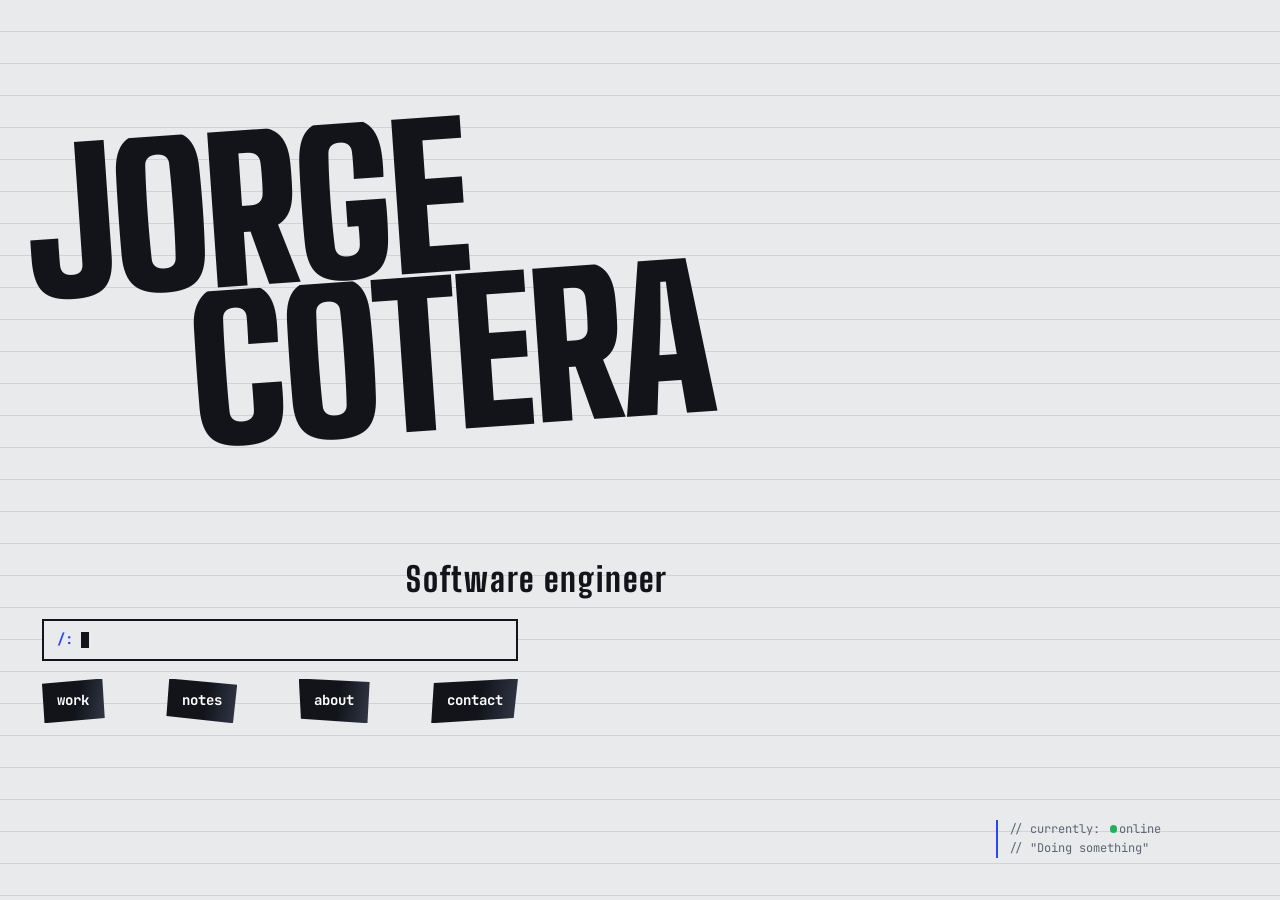
==== commit cf6a0533: "Add admin panel" ====
--- a/index.html
+++ b/index.html
@@ -4,50 +4,25 @@
  · .rel: contenedor fijo del contenido del home.
  · .cmd: barra de comandos falsa (aria-hidden). Cada .tN se "teclea" cuando el enlace .lN recibe hover/focus (regla :has en CSS).
  · .cur: bloque "currently" (online/offline + texto). Lo genera admin/build.js (BUILD:status) desde content/site.json.
- Transiciones entre páginas: data-page en <html> + style.css (ver DOCS.md). -->
-<html lang="en" data-page="home">
-
-<head>
-    <meta charset="utf-8">
-    <meta name="viewport" content="width=device-width,initial-scale=1">
-    <title>Home · Jorge Cotera</title>
-    <link rel="preconnect" href="https://fonts.googleapis.com">
-    <link rel="preconnect" href="https://fonts.gstatic.com" crossorigin>
-    <link rel="stylesheet"
-        href="https://fonts.googleapis.com/css2?family=Big+Shoulders+Display:wght@800;900&family=JetBrains+Mono:wght@400;700&display=swap">
-    <!-- en <link>, no @import: carga en paralelo y no retrasa el primer render -->
-    <link rel="stylesheet" href="style.css">
-    <script src="transitions.js"></script>
-    <!-- calcula la dirección de la transición según origen y destino (DOCS.md §1) -->
-    <link rel="expect" href="#end" blocking="render">
-    <!-- Chrome no muestra la página hasta leer #end (final del body): la transición captura la página completa -->
-    <script
-        type="speculationrules">{"prefetch":[{"urls":["index.html","work.html","notes.html","about.html","contact.html"],"eagerness":"eager"}]}</script>
-    <!-- JSON declarativo (no es JS): precarga las otras páginas para que la primera navegación no espere a la red -->
-</head>
-
+ Transiciones entre páginas: data-page en <html> + style.css (ver DOCS.md). --><html lang="en" data-page="home"><head><meta charset="utf-8"><meta name="viewport" content="width=device-width,initial-scale=1"><title>Home · Jorge Cotera</title><link rel="preconnect" href="https://fonts.googleapis.com"><link rel="preconnect" href="https://fonts.gstatic.com" crossorigin>
+<link rel="stylesheet" href="https://fonts.googleapis.com/css2?family=Big+Shoulders+Display:wght@800;900&family=JetBrains+Mono:wght@400;700&display=swap"><!-- en <link>, no @import: carga en paralelo y no retrasa el primer render -->
+<link rel="stylesheet" href="style.css">
+<script src="transitions.js"></script><!-- calcula la dirección de la transición según origen y destino (DOCS.md §1) -->
+<link rel="expect" href="#end" blocking="render"><!-- Chrome no muestra la página hasta leer #end (final del body): la transición captura la página completa -->
+<script type="speculationrules">{"prefetch":[{"urls":["index.html","work.html","notes.html","about.html","contact.html"],"eagerness":"eager"}]}</script><!-- JSON declarativo (no es JS): precarga las otras páginas para que la primera navegación no espere a la red --></head>
 <body class="home">
-    <div class="rel">
-        <main class="hero">
-            <h1 class="giant name"><span>Jorge</span><span>Cotera</span></h1>
-            <p class="role">Software engineer</p>
-            <div>
-                <div class="cmd" aria-hidden="true"><span class="p">/:</span><span class="c"></span>
-                    <span class="t t1" style="--n:7ch">cd work</span><span class="t t2" style="--n:8ch">ls
-                        notes</span><span class="t t3" style="--n:9ch">cat about</span><span class="t t4"
-                        style="--n:12ch">mail contact</span>
-                </div>
-                <nav class="links" aria-label="Main"><a class="l1" href="work.html">work</a><a class="l2"
-                        href="notes.html">notes</a><a class="l3" href="about.html">about</a><a class="l4"
-                        href="contact.html">contact</a></nav>
-            </div>
-        </main>
-        <footer class="foot"><!-- BUILD:status -->
-<aside class="cur"><span>// currently: <i class="dot"></i>online</span><span>// "Working on a job that doesn&#39;t pay the bills"</span></aside>
-<!-- /BUILD:status -->
-        </footer>
-    </div>
-    <span id="end"></span>
-</body>
-
-</html>+<div class="rel">
+<main class="hero">
+<h1 class="giant name"><span>Jorge</span><span>Cotera</span></h1>
+<p class="role">Software engineer</p>
+<div>
+<div class="cmd" aria-hidden="true"><span class="p">/:</span><span class="c"></span>
+<span class="t t1" style="--n:7ch">cd work</span><span class="t t2" style="--n:8ch">ls notes</span><span class="t t3" style="--n:9ch">cat about</span><span class="t t4" style="--n:12ch">mail contact</span></div>
+<nav class="links" aria-label="Main"><a class="l1" href="work.html">work</a><a class="l2" href="notes.html">notes</a><a class="l3" href="about.html">about</a><a class="l4" href="contact.html">contact</a></nav>
+</div>
+</main>
+<footer class="foot"><!-- BUILD:status -->
+<aside class="cur"><span>// currently: <i class="dot"></i>online</span><span>// "Doing something"</span></aside>
+<!-- /BUILD:status --></footer>
+</div>
+<span id="end"></span></body></html>
--- a/style.css
+++ b/style.css
@@ -114,7 +114,10 @@
 .drum{transition:transform .6s cubic-bezier(.7,0,.2,1)}
 .drum a{transition:background .2s,color .2s,translate .4s}
 /* BUILD:drum-fallback */
-body:not(:has(:target)) .drum a:nth-child(1){background:#fff;color:#000;translate:0 -.5rem 2.5rem}
+body:has(#p2:target) .drum{transform:translateY(calc(var(--R)*-.156)) translateZ(calc(var(--R)*-1)) rotateX(-9deg) rotateY(-26deg)}
+body:has(#p3:target) .drum{transform:translateY(calc(var(--R)*-.156)) translateZ(calc(var(--R)*-1)) rotateX(-9deg) rotateY(-52deg)}
+body:has(#p4:target) .drum{transform:translateY(calc(var(--R)*-.156)) translateZ(calc(var(--R)*-1)) rotateX(-9deg) rotateY(-78deg)}
+body:not(:has(:target)) .drum a:nth-child(1),body:has(#p1:target) .drum a:nth-child(1),body:has(#p2:target) .drum a:nth-child(2),body:has(#p3:target) .drum a:nth-child(3),body:has(#p4:target) .drum a:nth-child(4){background:#fff;color:#000;translate:0 -.5rem 2.5rem}
 /* /BUILD:drum-fallback */
 }
 
@@ -175,7 +178,8 @@
 #m27:checked~*{--s:27}
 #m28:checked~*{--s:28}
 #m29:checked~*{--s:29}
-
+#m2:checked~.feed .none{display:none}
+#m2:checked~.feed .f2{display:block}
 /* /BUILD:calendar-css */
 .feed li{display:grid;grid-template-columns:3rem 9rem 1fr;padding:.5rem 0;animation:rise .45s cubic-bezier(.2,.7,.2,1) both}
 .feed li:nth-child(2){animation-delay:.06s}.feed li:nth-child(3){animation-delay:.12s}.feed li:nth-child(4){animation-delay:.18s}
@@ -198,13 +202,17 @@
 /* ABOUT */
 .about{display:grid;grid-template-columns:repeat(12,1fr);gap:1rem;min-height:100svh}
 .who{grid-area:1/1/3/6;font-size:clamp(5rem,16.5vw,15.5rem);line-height:.92;align-self:start}
-.frame{grid-area:1/8/4/13;aspect-ratio:3/4;border:2px solid var(--ink);box-shadow:1rem 1rem 0 var(--blue);margin:2rem 1rem 0 0;display:grid;place-items:center;padding:1rem;text-align:center;color:var(--mute)}
+.frame{grid-area:1/8/4/13;aspect-ratio:3/4;border:2px solid var(--ink);box-shadow:1rem 1rem 0 var(--blue);margin:2rem 1rem 0 0;display:grid;place-items:center;padding:1rem;text-align:center;color:var(--mute);overflow:hidden}
+.frame img{width:100%;height:100%;object-fit:cover}
 .frame figcaption{max-width:85%} /* texto opcional dentro del retrato */
 .bio{grid-area:3/2/5/8;align-self:end;display:grid;gap:1rem;max-width:30rem}
 .bio .big{font:800 clamp(2rem,5vw,4rem)/.95 var(--disp);letter-spacing:.03em}
 .bio dl{display:grid;gap:.2rem;border-top:2px solid var(--ink);padding-top:.8rem}
 .bio dl div{display:grid;grid-template-columns:6rem 1fr}
 .bio dt{color:var(--mute)}
+/* Botón de currículum, estilo placa Persona (mismo mecanismo que .links a en HOME) */
+.tag{display:inline-block;margin-top:.6rem;padding:.4rem 1rem;border:2px solid var(--ink);font-weight:700;transition:background .2s,color .2s,translate .2s}
+.tag:hover,.tag:focus-visible{background:var(--ink);color:#fff;translate:.2rem -.2rem}
 
 /* CONTACT */
 .contact{min-height:100svh;display:grid;align-content:center;gap:2.5rem}
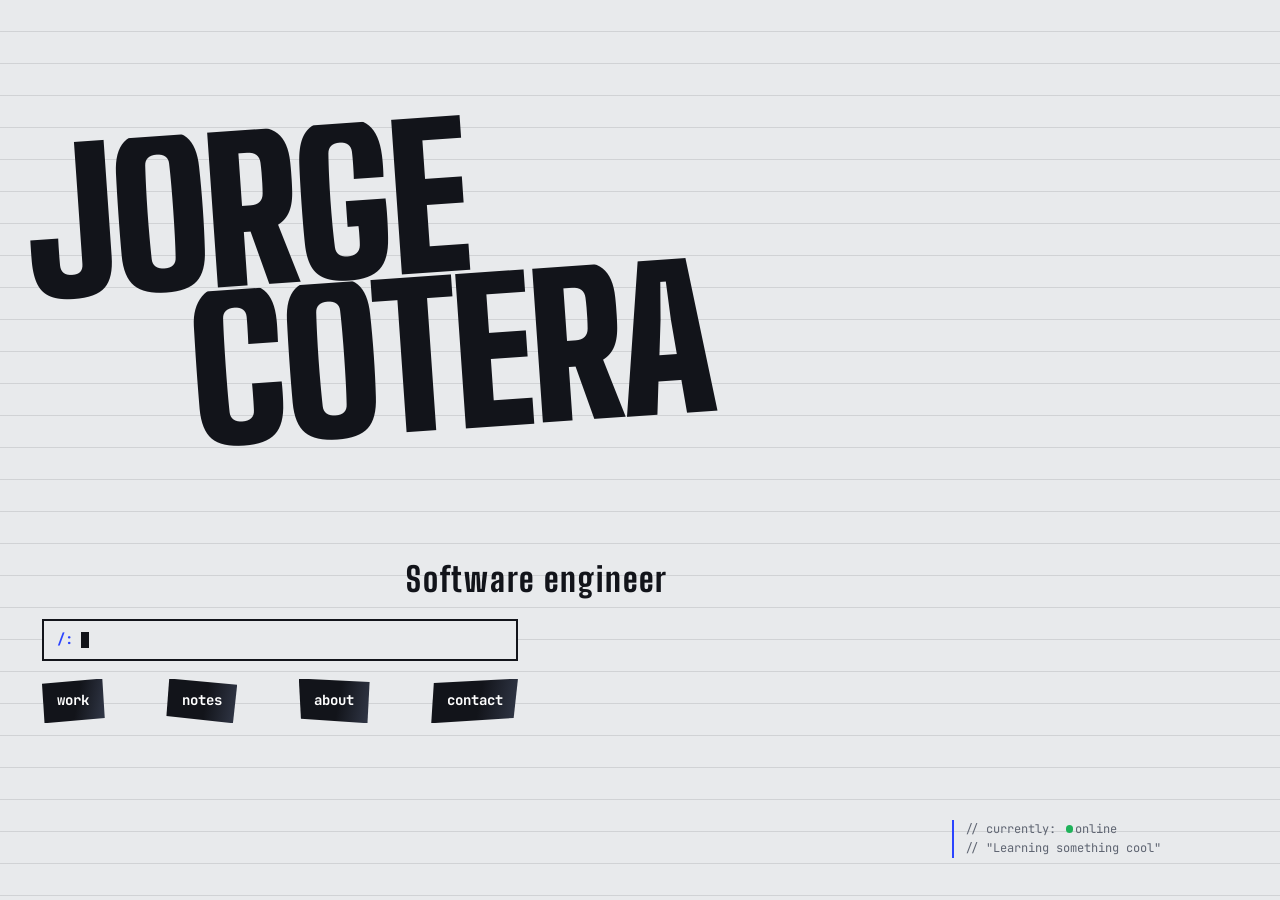
==== commit f2b6014a: "v1" ====
--- a/index.html
+++ b/index.html
@@ -4,25 +4,50 @@
  · .rel: contenedor fijo del contenido del home.
  · .cmd: barra de comandos falsa (aria-hidden). Cada .tN se "teclea" cuando el enlace .lN recibe hover/focus (regla :has en CSS).
  · .cur: bloque "currently" (online/offline + texto). Lo genera admin/build.js (BUILD:status) desde content/site.json.
- Transiciones entre páginas: data-page en <html> + style.css (ver DOCS.md). --><html lang="en" data-page="home"><head><meta charset="utf-8"><meta name="viewport" content="width=device-width,initial-scale=1"><title>Home · Jorge Cotera</title><link rel="preconnect" href="https://fonts.googleapis.com"><link rel="preconnect" href="https://fonts.gstatic.com" crossorigin>
-<link rel="stylesheet" href="https://fonts.googleapis.com/css2?family=Big+Shoulders+Display:wght@800;900&family=JetBrains+Mono:wght@400;700&display=swap"><!-- en <link>, no @import: carga en paralelo y no retrasa el primer render -->
-<link rel="stylesheet" href="style.css">
-<script src="transitions.js"></script><!-- calcula la dirección de la transición según origen y destino (DOCS.md §1) -->
-<link rel="expect" href="#end" blocking="render"><!-- Chrome no muestra la página hasta leer #end (final del body): la transición captura la página completa -->
-<script type="speculationrules">{"prefetch":[{"urls":["index.html","work.html","notes.html","about.html","contact.html"],"eagerness":"eager"}]}</script><!-- JSON declarativo (no es JS): precarga las otras páginas para que la primera navegación no espere a la red --></head>
+ Transiciones entre páginas: data-page en <html> + style.css (ver DOCS.md). -->
+<html lang="en" data-page="home">
+
+<head>
+    <meta charset="utf-8">
+    <meta name="viewport" content="width=device-width,initial-scale=1">
+    <title>Home · Jorge Cotera</title>
+    <link rel="preconnect" href="https://fonts.googleapis.com">
+    <link rel="preconnect" href="https://fonts.gstatic.com" crossorigin>
+    <link rel="stylesheet"
+        href="https://fonts.googleapis.com/css2?family=Big+Shoulders+Display:wght@800;900&family=JetBrains+Mono:wght@400;700&display=swap">
+    <!-- en <link>, no @import: carga en paralelo y no retrasa el primer render -->
+    <link rel="stylesheet" href="style.css">
+    <script src="transitions.js"></script>
+    <!-- calcula la dirección de la transición según origen y destino (DOCS.md §1) -->
+    <link rel="expect" href="#end" blocking="render">
+    <!-- Chrome no muestra la página hasta leer #end (final del body): la transición captura la página completa -->
+    <script
+        type="speculationrules">{"prefetch":[{"urls":["index.html","work.html","notes.html","about.html","contact.html"],"eagerness":"eager"}]}</script>
+    <!-- JSON declarativo (no es JS): precarga las otras páginas para que la primera navegación no espere a la red -->
+</head>
+
 <body class="home">
-<div class="rel">
-<main class="hero">
-<h1 class="giant name"><span>Jorge</span><span>Cotera</span></h1>
-<p class="role">Software engineer</p>
-<div>
-<div class="cmd" aria-hidden="true"><span class="p">/:</span><span class="c"></span>
-<span class="t t1" style="--n:7ch">cd work</span><span class="t t2" style="--n:8ch">ls notes</span><span class="t t3" style="--n:9ch">cat about</span><span class="t t4" style="--n:12ch">mail contact</span></div>
-<nav class="links" aria-label="Main"><a class="l1" href="work.html">work</a><a class="l2" href="notes.html">notes</a><a class="l3" href="about.html">about</a><a class="l4" href="contact.html">contact</a></nav>
-</div>
-</main>
-<footer class="foot"><!-- BUILD:status -->
-<aside class="cur"><span>// currently: <i class="dot"></i>online</span><span>// "Doing something"</span></aside>
-<!-- /BUILD:status --></footer>
-</div>
-<span id="end"></span></body></html>
+    <div class="rel">
+        <main class="hero">
+            <h1 class="giant name"><span>Jorge</span><span>Cotera</span></h1>
+            <p class="role">Software engineer</p>
+            <div>
+                <div class="cmd" aria-hidden="true"><span class="p">/:</span><span class="c"></span>
+                    <span class="t t1" style="--n:7ch">cd work</span><span class="t t2" style="--n:8ch">ls
+                        notes</span><span class="t t3" style="--n:9ch">cat about</span><span class="t t4"
+                        style="--n:12ch">mail contact</span>
+                </div>
+                <nav class="links" aria-label="Main"><a class="l1" href="work.html">work</a><a class="l2"
+                        href="notes.html">notes</a><a class="l3" href="about.html">about</a><a class="l4"
+                        href="contact.html">contact</a></nav>
+            </div>
+        </main>
+        <footer class="foot"><!-- BUILD:status -->
+<aside class="cur"><span>// currently: <i class="dot"></i>online</span><span>// "Learning something cool"</span></aside>
+<!-- /BUILD:status -->
+        </footer>
+    </div>
+    <span id="end"></span>
+</body>
+
+</html>
--- a/style.css
+++ b/style.css
@@ -1,248 +1,1230 @@
 /* style.css — hoja única del sitio. Ver DOCS.md para el mapa completo de cómo se logra cada animación.
    Secciones: base · nav compartido · currently · HOME · WORK · NOTES · ABOUT · CONTACT · TRANSICIONES DE PÁGINA */
-@view-transition{navigation:auto} /* activa las transiciones entre documentos; las dos páginas deben tenerlo */
-:root{--ink:#12141a;--paper:#e8eaec;--blue:#2b44ff;--mute:#5f6572;--line:#12141a1c;
---disp:"Big Shoulders Display","Arial Narrow",Impact,sans-serif;--mono:"JetBrains Mono",ui-monospace,Menlo,monospace}
-*{box-sizing:border-box;margin:0;padding:0}
-html{background:var(--paper);color:var(--ink);font:400 14px/1.7 var(--mono);scroll-behavior:smooth}
-body{min-height:100svh;background:repeating-linear-gradient(transparent 0 31px,var(--line) 31px 32px)}
-a{color:inherit;text-decoration:none}
-a:focus-visible{outline:2px solid var(--blue);outline-offset:4px}
-ul,ol{list-style:none}
+@view-transition {
+   navigation: auto
+}
+
+/* activa las transiciones entre documentos; las dos páginas deben tenerlo */
+:root {
+   --ink: #12141a;
+   --paper: #e8eaec;
+   --blue: #2b44ff;
+   --mute: #5f6572;
+   --line: #12141a1c;
+   --disp: "Big Shoulders Display", "Arial Narrow", Impact, sans-serif;
+   --mono: "JetBrains Mono", ui-monospace, Menlo, monospace
+}
+
+* {
+   box-sizing: border-box;
+   margin: 0;
+   padding: 0
+}
+
+html {
+   background: var(--paper);
+   color: var(--ink);
+   font: 400 14px/1.7 var(--mono);
+   scroll-behavior: smooth
+}
+
+body {
+   min-height: 100svh;
+   background: repeating-linear-gradient(transparent 0 31px, var(--line) 31px 32px)
+}
+
+a {
+   color: inherit;
+   text-decoration: none
+}
+
+a:focus-visible {
+   outline: 2px solid var(--blue);
+   outline-offset: 4px
+}
+
+ul,
+ol {
+   list-style: none
+}
+
 /* Tipografía display gigante: se reutiliza en todos los títulos; cada página sobreescribe el tamaño */
-.giant{font:900 clamp(5rem,20vw,19rem)/.8 var(--disp);letter-spacing:-.02em;text-transform:uppercase}
-.pad{padding:6rem clamp(1rem,4vw,3rem) 3rem}
+.giant {
+   font: 900 clamp(5rem, 20vw, 19rem)/.8 var(--disp);
+   letter-spacing: -.02em;
+   text-transform: uppercase
+}
+
+.pad {
+   padding: 6rem clamp(1rem, 4vw, 3rem) 3rem
+}
 
 /* shared nav */
 /* Nav fijo compartido. mix-blend-mode:difference invierte el color según lo que haya detrás (sirve sobre claro y oscuro) */
-.top{position:fixed;inset:0 0 auto;z-index:9;display:flex;flex-wrap:wrap;gap:.3rem 1.6rem;padding:1rem clamp(1rem,4vw,3rem);color:#fff;mix-blend-mode:difference}
-.top a:first-child{font-weight:700;margin-right:auto}
-.top a{padding:.1rem 0;background:linear-gradient(currentColor,currentColor) 0 100%/0 2px no-repeat;transition:background-size .25s}
-.top a:hover,.top [aria-current]{background-size:100% 2px}
+.top {
+   position: fixed;
+   inset: 0 0 auto;
+   z-index: 9;
+   display: flex;
+   flex-wrap: wrap;
+   gap: .3rem 1.6rem;
+   padding: 1rem clamp(1rem, 4vw, 3rem);
+   color: #fff;
+   mix-blend-mode: difference
+}
+
+.top a:first-child {
+   font-weight: 700;
+   margin-right: auto
+}
+
+.top a {
+   padding: .1rem 0;
+   background: linear-gradient(currentColor, currentColor) 0 100%/0 2px no-repeat;
+   transition: background-size .25s
+}
+
+.top a:hover,
+.top [aria-current] {
+   background-size: 100% 2px
+}
 
 /* currently */
-.cur{display:grid;font-size:12px;line-height:1.6;color:var(--mute);border-left:2px solid var(--blue);padding-left:.8rem}
-.dot{display:inline-block;width:.6em;height:.6em;margin:0 .2em;border-radius:50%;background:#1fb25a;animation:pulse 2.4s infinite}
-.dot.off{background:var(--mute);animation:none} /* estado offline */
-@keyframes pulse{50%{opacity:.25}}
+.cur {
+   display: grid;
+   font-size: 12px;
+   line-height: 1.6;
+   color: var(--mute);
+   border-left: 2px solid var(--blue);
+   padding-left: .8rem
+}
+
+.dot {
+   display: inline-block;
+   width: .6em;
+   height: .6em;
+   margin: 0 .2em;
+   border-radius: 50%;
+   background: #1fb25a;
+   animation: pulse 2.4s infinite
+}
+
+.dot.off {
+   background: var(--mute);
+   animation: none
+}
+
+/* estado offline */
+@keyframes pulse {
+   50% {
+      opacity: .25
+   }
+}
 
 /* HOME */
 /* .rel = contenedor del contenido del home (fijo, tamaño de ventana). Filas minmax(0,1fr): el pie nunca se sale de la pantalla; el hero se encoge con el zoom */
-.home .rel{position:fixed;inset:0;display:grid;grid-template-rows:minmax(0,1fr) auto;padding:clamp(1rem,4vw,3rem);overflow:hidden}
-.hero{align-self:center;display:grid;gap:1.6rem}
-.name{font-size:clamp(4rem,min(20vw,22vh),19rem);transform:rotate(-4deg);transform-origin:left bottom;margin-bottom:.4em}
+.home .rel {
+   position: fixed;
+   inset: 0;
+   display: grid;
+   grid-template-rows: minmax(0, 1fr) auto;
+   padding: clamp(1rem, 4vw, 3rem);
+   overflow: hidden
+}
+
+.hero {
+   align-self: center;
+   display: grid;
+   gap: 1.6rem
+}
+
+.name {
+   font-size: clamp(4rem, min(20vw, 22vh), 19rem);
+   transform: rotate(-4deg);
+   transform-origin: left bottom;
+   margin-bottom: .4em
+}
+
 /* Entrada del nombre: revela con clip-path (slam). El 2º span llega .14s después */
-.name span{display:block;animation:slam 1s cubic-bezier(.7,0,.2,1) both}
-.name span+span{margin-left:12vw;animation-delay:.14s}
-@keyframes slam{from{clip-path:inset(0 100% 0 0);translate:-6% 0}to{clip-path:inset(0);translate:0}}
+.name span {
+   display: block;
+   animation: slam 1s cubic-bezier(.7, 0, .2, 1) both
+}
+
+.name span+span {
+   margin-left: 12vw;
+   animation-delay: .14s
+}
+
+@keyframes slam {
+   from {
+      clip-path: inset(0 100% 0 0);
+      translate: -6% 0
+   }
+
+   to {
+      clip-path: inset(0);
+      translate: 0
+   }
+}
+
 /* Respaldo sin JS: si el home llega mediante una transición de página, no se reproduce el slam */
-@supports selector(:active-view-transition){html:active-view-transition .name span{animation:none}}
+@supports selector(:active-view-transition) {
+   html:active-view-transition .name span {
+      animation: none
+   }
+}
+
 /* html.no-intro lo pone transitions.js cuando llegas al home desde otra página del sitio (o con atrás/adelante): sin slam. Carga directa o recarga: sí hay slam. */
-html.no-intro .name span{animation:none}
-.role{margin-left:min(30vw,26rem);font:800 clamp(1.4rem,3vw,2.4rem)/1 var(--disp);letter-spacing:.06em}
-.cmd,.links{width:min(34rem,100%)}
-.cmd{display:flex;align-items:center;gap:.6rem;border:2px solid var(--ink);background:var(--paper);padding:.5rem .9rem;min-height:3rem}
-.cmd .p{color:var(--blue);font-weight:700}
-.cmd .c{width:.6em;height:1.1em;background:var(--ink);animation:blink 1s steps(1) infinite}
-@keyframes blink{50%{opacity:0}}
+html.no-intro .name span {
+   animation: none
+}
+
+.role {
+   margin-left: min(30vw, 26rem);
+   font: 800 clamp(1.4rem, 3vw, 2.4rem)/1 var(--disp);
+   letter-spacing: .06em
+}
+
+.cmd,
+.links {
+   width: min(34rem, 100%)
+}
+
+.cmd {
+   display: flex;
+   align-items: center;
+   gap: .6rem;
+   border: 2px solid var(--ink);
+   background: var(--paper);
+   padding: .5rem .9rem;
+   min-height: 3rem
+}
+
+.cmd .p {
+   color: var(--blue);
+   font-weight: 700
+}
+
+.cmd .c {
+   width: .6em;
+   height: 1.1em;
+   background: var(--ink);
+   animation: blink 1s steps(1) infinite
+}
+
+@keyframes blink {
+   50% {
+      opacity: 0
+   }
+}
+
 /* Comandos "tecleados": ocultos hasta que su enlace tiene hover/focus; al pasar a display:block la animación type se reinicia (steps = efecto máquina de escribir) */
-.t{display:none;overflow:hidden;white-space:nowrap;border-right:2px solid;animation:type .4s steps(9) both}
-@keyframes type{from{max-width:0}to{max-width:var(--n)}}
-.links{display:flex;justify-content:space-between;margin-top:1.7rem;padding:0 .9rem}
+.t {
+   display: none;
+   overflow: hidden;
+   white-space: nowrap;
+   border-right: 2px solid;
+   animation: type .4s steps(9) both
+}
+
+@keyframes type {
+   from {
+      max-width: 0
+   }
+
+   to {
+      max-width: var(--n)
+   }
+}
+
+.links {
+   display: flex;
+   justify-content: space-between;
+   margin-top: 1.7rem;
+   padding: 0 .9rem
+}
+
 /* PLACA estilo menú de Persona (solo los botones .links a del home):
    ::before = plano negro asimétrico (clip-path --shape, distinto por botón) con degradado; ::after = "sombra" azul desplazada detrás.
    En hover/foco la placa crece, se inclina y aparece la sombra. */
-.links a{--shape:polygon(0 12%,96% 0,100% 88%,4% 100%);position:relative;isolation:isolate;color:#fff}
-.links a::before,.links a::after{content:"";position:absolute;inset:-.45rem -.9rem;z-index:-1;clip-path:var(--shape);transition:scale .25s cubic-bezier(.3,1.6,.5,1),rotate .25s,translate .25s,opacity .25s}
-.links a::before{background:linear-gradient(100deg,var(--ink) 55%,#323848)}
-.links a::after{z-index:-2;background:var(--blue);opacity:0}
-.links a{display:inline-block;font-weight:700;padding:.3rem .2rem}
-.links a:nth-child(2){--shape:polygon(4% 0,100% 14%,94% 100%,0 84%)}
-.links a:nth-child(3){--shape:polygon(0 0,100% 8%,97% 100%,3% 90%)}
-.links a:nth-child(4){--shape:polygon(3% 10%,100% 0,95% 88%,0 100%)}
-.links a:is(:hover,:focus-visible)::before,.links a:is(:hover,:focus-visible)::after,.x{scale:1.12 1.3;rotate:-2deg}
-.links a:is(:hover,:focus-visible)::after{opacity:1;translate:.4rem .45rem}
+.links a {
+   --shape: polygon(0 12%, 96% 0, 100% 88%, 4% 100%);
+   position: relative;
+   isolation: isolate;
+   color: #fff
+}
+
+.links a::before,
+.links a::after {
+   content: "";
+   position: absolute;
+   inset: -.45rem -.9rem;
+   z-index: -1;
+   clip-path: var(--shape);
+   transition: scale .25s cubic-bezier(.3, 1.6, .5, 1), rotate .25s, translate .25s, opacity .25s
+}
+
+.links a::before {
+   background: linear-gradient(100deg, var(--ink) 55%, #323848)
+}
+
+.links a::after {
+   z-index: -2;
+   background: var(--blue);
+   opacity: 0
+}
+
+.links a {
+   display: inline-block;
+   font-weight: 700;
+   padding: .3rem .2rem
+}
+
+.links a:nth-child(2) {
+   --shape: polygon(4% 0, 100% 14%, 94% 100%, 0 84%)
+}
+
+.links a:nth-child(3) {
+   --shape: polygon(0 0, 100% 8%, 97% 100%, 3% 90%)
+}
+
+.links a:nth-child(4) {
+   --shape: polygon(3% 10%, 100% 0, 95% 88%, 0 100%)
+}
+
+.links a:is(:hover, :focus-visible)::before,
+.links a:is(:hover, :focus-visible)::after,
+.x {
+   scale: 1.12 1.3;
+   rotate: -2deg
+}
+
+.links a:is(:hover, :focus-visible)::after {
+   opacity: 1;
+   translate: .4rem .45rem
+}
+
 /* :has() en .home ata cada enlace .lN con su comando .tN (y oculta el cursor .c) sin JS */
-.home:has(.l1:is(:hover,:focus-visible)) .c,.home:has(.l2:is(:hover,:focus-visible)) .c,.home:has(.l3:is(:hover,:focus-visible)) .c,.home:has(.l4:is(:hover,:focus-visible)) .c{display:none}
-.home:has(.l1:is(:hover,:focus-visible)) .t1,.home:has(.l2:is(:hover,:focus-visible)) .t2,.home:has(.l3:is(:hover,:focus-visible)) .t3,.home:has(.l4:is(:hover,:focus-visible)) .t4{display:inline-block}
-.foot{display:flex;justify-content:flex-end;align-items:flex-end}
-.foot .cur{margin-right:clamp(1rem,6vw,6rem)}
+.home:has(.l1:is(:hover, :focus-visible)) .c,
+.home:has(.l2:is(:hover, :focus-visible)) .c,
+.home:has(.l3:is(:hover, :focus-visible)) .c,
+.home:has(.l4:is(:hover, :focus-visible)) .c {
+   display: none
+}
+
+.home:has(.l1:is(:hover, :focus-visible)) .t1,
+.home:has(.l2:is(:hover, :focus-visible)) .t2,
+.home:has(.l3:is(:hover, :focus-visible)) .t3,
+.home:has(.l4:is(:hover, :focus-visible)) .t4 {
+   display: inline-block
+}
+
+.foot {
+   display: flex;
+   justify-content: flex-end;
+   align-items: flex-end
+}
+
+.foot .cur {
+   margin-right: clamp(1rem, 6vw, 6rem)
+}
 
 /* WORK */
 /* timeline-scope en body: deja que .pn (fuera de .rail) lea el scroll de .rail para girar el tambor */
-body{timeline-scope:--rail}
-.rail{scroll-timeline:--rail x;display:flex;height:100svh;overflow-x:auto;scroll-snap-type:x mandatory;scroll-behavior:smooth}
-.slide{position:relative;flex:0 0 100vw;scroll-snap-align:start;background:var(--bg);color:#fff;perspective:1100px;overflow:hidden}
+body {
+   timeline-scope: --rail
+}
+
+.rail {
+   scroll-timeline: --rail x;
+   display: flex;
+   height: 100svh;
+   overflow-x: auto;
+   scroll-snap-type: x mandatory;
+   scroll-behavior: smooth
+}
+
+.slide {
+   position: relative;
+   flex: 0 0 100vw;
+   scroll-snap-align: start;
+   background: var(--bg);
+   color: #fff;
+   perspective: 1100px;
+   overflow: hidden
+}
+
 /* Diagonal: panel claro recortado con clip-path; --bg (inline por slide) cambia el color de cada proyecto */
-.slide::before{content:"";position:absolute;inset:0;background:var(--paper);clip-path:polygon(50% 0,100% 0,100% 100%,36% 100%)}
-.in{position:relative;height:100%;display:grid;grid-template-columns:1fr 1.1fr;grid-template-rows:minmax(0,1fr);gap:2rem;padding:6rem clamp(1rem,4vw,3rem) 11rem}
-.l{align-self:center;transform:rotate(-12deg);transform-origin:left bottom}
-.l .giant{font-size:clamp(4rem,14vw,13rem)}
-.pname{display:inline-block;margin-top:.6rem;font:800 clamp(1.6rem,4vw,3.4rem)/1 var(--disp);letter-spacing:.04em;background:repeating-linear-gradient(-55deg,#fff5 0 2px,transparent 2px 7px);padding:.3rem .8rem}
-.r{color:var(--ink);align-self:center;min-height:0;max-height:100%;overflow-y:auto;display:grid;gap:1.4rem;justify-items:start;padding-left:clamp(0rem,6vw,5rem)}
+.slide::before {
+   content: "";
+   position: absolute;
+   inset: 0;
+   background: var(--paper);
+   clip-path: polygon(50% 0, 100% 0, 100% 100%, 36% 100%)
+}
+
+.in {
+   position: relative;
+   height: 100%;
+   display: grid;
+   grid-template-columns: 1fr 1.1fr;
+   grid-template-rows: minmax(0, 1fr);
+   gap: 2rem;
+   padding: 6rem clamp(1rem, 4vw, 3rem) 11rem
+}
+
+.l {
+   align-self: center;
+   transform: rotate(-12deg);
+   transform-origin: left bottom
+}
+
+.l .giant {
+   font-size: clamp(4rem, 14vw, 13rem)
+}
+
+.pname {
+   display: inline-block;
+   margin-top: .6rem;
+   font: 800 clamp(1.6rem, 4vw, 3.4rem)/1 var(--disp);
+   letter-spacing: .04em;
+   background: repeating-linear-gradient(-55deg, #fff5 0 2px, transparent 2px 7px);
+   padding: .3rem .8rem
+}
+
+.r {
+   color: var(--ink);
+   align-self: center;
+   min-height: 0;
+   max-height: 100%;
+   overflow-y: auto;
+   display: grid;
+   gap: 1.4rem;
+   justify-items: start;
+   padding-left: clamp(0rem, 6vw, 5rem)
+}
+
 /* Contenido opcional del proyecto (lo genera admin/build.js): imagen del diagrama primero, luego el resumen en Markdown, luego la ficha */
-.diagram{display:block;max-width:min(30rem,100%);max-height:38vh;object-fit:contain}
-.sum{max-width:30rem}.sum p,.sum ul,.sum pre{margin-bottom:.8rem}.sum ul{padding-left:1.1rem;list-style:square}
-.sum h2{font:800 1.5rem/1 var(--disp);margin:.8rem 0 .3rem}
-.sum code{background:#12141a14;padding:0 .25em}.sum pre{background:var(--ink);color:#fff;padding:.7rem;overflow-x:auto}.sum pre code{background:none;padding:0}
-.meta{display:grid;gap:.3rem;width:min(26rem,100%)}
-.meta div{display:grid;grid-template-columns:6rem 1fr;align-items:center}
-.meta dt{color:var(--mute)}
+.diagram {
+   display: block;
+   max-width: min(30rem, 100%);
+   max-height: 38vh;
+   object-fit: contain
+}
+
+.sum {
+   max-width: 30rem
+}
+
+.sum p,
+.sum ul,
+.sum pre {
+   margin-bottom: .8rem
+}
+
+.sum ul {
+   padding-left: 1.1rem;
+   list-style: square
+}
+
+.sum h2 {
+   font: 800 1.5rem/1 var(--disp);
+   margin: .8rem 0 .3rem
+}
+
+.sum code {
+   background: #12141a14;
+   padding: 0 .25em
+}
+
+.sum pre {
+   background: var(--ink);
+   color: #fff;
+   padding: .7rem;
+   overflow-x: auto
+}
+
+.sum pre code {
+   background: none;
+   padding: 0
+}
+
+.meta {
+   display: grid;
+   gap: .3rem;
+   width: min(26rem, 100%)
+}
+
+.meta div {
+   display: grid;
+   grid-template-columns: 6rem 1fr;
+   align-items: center
+}
+
+.meta dt {
+   color: var(--mute)
+}
+
 /* Barra rayada: --w (inline) es el porcentaje relleno */
-.bar{display:block;height:.9rem;width:100%;border:2px solid var(--ink);background:repeating-linear-gradient(135deg,var(--ink) 0 3px,transparent 3px 7px) 0/var(--w) 100% no-repeat}
+.bar {
+   display: block;
+   height: .9rem;
+   width: 100%;
+   border: 2px solid var(--ink);
+   background: repeating-linear-gradient(135deg, var(--ink) 0 3px, transparent 3px 7px) 0/var(--w) 100% no-repeat
+}
+
 /* Menú de proyectos 3D. --R radio del cilindro, --w ancho de placa. Perspective en .pn, preserve-3d en .drum; cada a se coloca con rotateY(--i*26deg) translateZ(--R).
    El tambor gira con el scroll de .rail (animation-timeline) y "lit" resalta la placa activa. Sin soporte de scroll-timeline queda estático pero navegable. */
-.pn{--R:clamp(14rem,36vw,24rem);--w:calc(var(--R)*.4);position:fixed;inset:auto 0 clamp(1.5rem,5vh,3.5rem);z-index:9;height:7.5rem;display:grid;place-items:center;perspective:900px;color:#fff;mix-blend-mode:difference;font-weight:700}
-.pn>span{position:absolute;top:50%;translate:0 -50%;font-size:1.6rem}
-.pn>span:first-child{left:clamp(1rem,4vw,3rem)}.pn>span:last-child{right:clamp(1rem,4vw,3rem)}
-.drum{position:relative;width:0;height:3.8rem;transform-style:preserve-3d;transform:translateY(calc(var(--R)*-.156)) translateZ(calc(var(--R)*-1)) rotateX(-9deg)}
-.drum a{position:absolute;left:calc(var(--w)/-2);width:var(--w);height:100%;display:grid;place-content:center;text-align:center;line-height:1;border:2px solid currentColor;backface-visibility:hidden;transform:rotateY(calc(var(--i)*26deg)) translateZ(var(--R));transition:background .2s,color .2s}
-.drum small{font-weight:400;font-size:11px}
-.drum b{font:800 1.9rem/1 var(--disp)}
-.drum a:hover,.drum a:focus-visible{background:#fff;color:#000}
-@supports (animation-timeline:scroll()){
-.drum{animation:spin linear both;animation-timeline:--rail}
-.drum a{animation:lit linear both;animation-timeline:--rail;animation-range:calc((var(--i) - .5)*100%/(var(--n) - 1)) calc((var(--i) + .5)*100%/(var(--n) - 1))}
-@keyframes spin{from{transform:translateY(calc(var(--R)*-.156)) translateZ(calc(var(--R)*-1)) rotateX(-9deg) rotateY(0)}to{transform:translateY(calc(var(--R)*-.156)) translateZ(calc(var(--R)*-1)) rotateX(-9deg) rotateY(calc((var(--n) - 1)*-26deg))}}
-@keyframes lit{50%{background:#fff;color:#000;translate:0 -.5rem 2.5rem}}}
-@supports (animation-timeline:view()){
-.in{animation:tilt linear both;animation-timeline:view(inline)}
-@keyframes tilt{0%{transform:rotateY(38deg) translateX(18%) scale(.82);opacity:.2}50%{transform:none;opacity:1}100%{transform:rotateY(-38deg) translateX(-18%) scale(.82);opacity:.2}}}
+.pn {
+   --R: clamp(14rem, 36vw, 24rem);
+   --w: calc(var(--R)*.4);
+   position: fixed;
+   inset: auto 0 clamp(1.5rem, 5vh, 3.5rem);
+   z-index: 9;
+   height: 7.5rem;
+   display: grid;
+   place-items: center;
+   perspective: 900px;
+   color: #fff;
+   mix-blend-mode: difference;
+   font-weight: 700
+}
+
+.pn>span {
+   position: absolute;
+   top: 50%;
+   translate: 0 -50%;
+   font-size: 1.6rem
+}
+
+.pn>span:first-child {
+   left: clamp(1rem, 4vw, 3rem)
+}
+
+.pn>span:last-child {
+   right: clamp(1rem, 4vw, 3rem)
+}
+
+.drum {
+   position: relative;
+   width: 0;
+   height: 3.8rem;
+   transform-style: preserve-3d;
+   transform: translateY(calc(var(--R)*-.156)) translateZ(calc(var(--R)*-1)) rotateX(-9deg)
+}
+
+.drum a {
+   position: absolute;
+   left: calc(var(--w)/-2);
+   width: var(--w);
+   height: 100%;
+   display: grid;
+   place-content: center;
+   text-align: center;
+   line-height: 1;
+   border: 2px solid currentColor;
+   backface-visibility: hidden;
+   transform: rotateY(calc(var(--i)*26deg)) translateZ(var(--R));
+   transition: background .2s, color .2s
+}
+
+.drum small {
+   font-weight: 400;
+   font-size: 11px
+}
+
+.drum b {
+   font: 800 1.9rem/1 var(--disp)
+}
+
+.drum a:hover,
+.drum a:focus-visible {
+   background: #fff;
+   color: #000
+}
+
+@supports (animation-timeline:scroll()) {
+   .drum {
+      animation: spin linear both;
+      animation-timeline: --rail
+   }
+
+   .drum a {
+      animation: lit linear both;
+      animation-timeline: --rail;
+      animation-range: calc((var(--i) - .5)*100%/(var(--n) - 1)) calc((var(--i) + .5)*100%/(var(--n) - 1))
+   }
+
+   @keyframes spin {
+      from {
+         transform: translateY(calc(var(--R)*-.156)) translateZ(calc(var(--R)*-1)) rotateX(-9deg) rotateY(0)
+      }
+
+      to {
+         transform: translateY(calc(var(--R)*-.156)) translateZ(calc(var(--R)*-1)) rotateX(-9deg) rotateY(calc((var(--n) - 1)*-26deg))
+      }
+   }
+
+   @keyframes lit {
+      50% {
+         background: #fff;
+         color: #000;
+         translate: 0 -.5rem 2.5rem
+      }
+   }
+}
+
+@supports (animation-timeline:view()) {
+   .in {
+      animation: tilt linear both;
+      animation-timeline: view(inline)
+   }
+
+   @keyframes tilt {
+      0% {
+         transform: rotateY(38deg) translateX(18%) scale(.82);
+         opacity: .2
+      }
+
+      50% {
+         transform: none;
+         opacity: 1
+      }
+
+      100% {
+         transform: rotateY(-38deg) translateX(-18%) scale(.82);
+         opacity: .2
+      }
+   }
+}
 
 /* Firefox (sin animation-timeline): el tambor gira al pulsar un proyecto (:target de #pN) en vez de con el scroll. */
-@supports not (animation-timeline:scroll()){
-.drum{transition:transform .6s cubic-bezier(.7,0,.2,1)}
-.drum a{transition:background .2s,color .2s,translate .4s}
-/* BUILD:drum-fallback */
-body:has(#p2:target) .drum{transform:translateY(calc(var(--R)*-.156)) translateZ(calc(var(--R)*-1)) rotateX(-9deg) rotateY(-26deg)}
-body:has(#p3:target) .drum{transform:translateY(calc(var(--R)*-.156)) translateZ(calc(var(--R)*-1)) rotateX(-9deg) rotateY(-52deg)}
-body:has(#p4:target) .drum{transform:translateY(calc(var(--R)*-.156)) translateZ(calc(var(--R)*-1)) rotateX(-9deg) rotateY(-78deg)}
-body:not(:has(:target)) .drum a:nth-child(1),body:has(#p1:target) .drum a:nth-child(1),body:has(#p2:target) .drum a:nth-child(2),body:has(#p3:target) .drum a:nth-child(3),body:has(#p4:target) .drum a:nth-child(4){background:#fff;color:#000;translate:0 -.5rem 2.5rem}
-/* /BUILD:drum-fallback */
+@supports not (animation-timeline:scroll()) {
+   .drum {
+      transition: transform .6s cubic-bezier(.7, 0, .2, 1)
+   }
+
+   .drum a {
+      transition: background .2s, color .2s, translate .4s
+   }
+
+   /* BUILD:drum-fallback */
+   body:not(:has(:target)) .drum a:nth-child(1) {
+      background: #fff;
+      color: #000;
+      translate: 0 -.5rem 2.5rem
+   }
+
+   /* /BUILD:drum-fallback */
 }
 
 /* NOTES — calendario 3D sin JS (jul 2026 → dic 2028).
    Radios #m0..#m29 van ANTES de .yr/.months/.feed; la regla #mN:checked~*{--s:N} inyecta el índice elegido (--s) en todos los hermanos siguientes.
    Cada label lleva su índice (--i). --k = --i − --s (posición respecto al mes elegido, 0 = centro): cada placa se desplaza en X, se aleja en Z
    y gira hacia el centro según --k, así que al pulsar un mes todo se re-centra con transition (entra uno por la derecha, sale otro por la izquierda). */
-.notes input{position:absolute;opacity:0;pointer-events:none}
-.notes input:focus-visible~.months{outline:2px solid var(--blue);outline-offset:6px}
+.notes input {
+   position: absolute;
+   opacity: 0;
+   pointer-events: none
+}
+
+.notes input:focus-visible~.months {
+   outline: 2px solid var(--blue);
+   outline-offset: 6px
+}
+
 /* Año: un h1 por año; solo se muestra el del radio marcado (clases y26/y27/y28). Al pasar de display:none a block se reproduce "rise" */
-.yr{display:none;animation:rise .45s cubic-bezier(.2,.7,.2,1) both}
-.months{--w:clamp(6rem,12vw,9rem);position:relative;height:5.5rem;margin-top:1.5rem;perspective:700px;overflow:hidden;border-bottom:2px solid var(--ink)}
-.months>span{position:absolute;top:1rem;z-index:1;font:800 1.9rem/1 var(--disp);color:var(--mute)}
-.months>span:first-child{left:0}.months>span:last-child{right:0}
+.yr {
+   display: none;
+   animation: rise .45s cubic-bezier(.2, .7, .2, 1) both
+}
+
+.months {
+   --w: clamp(6rem, 12vw, 9rem);
+   position: relative;
+   height: 5.5rem;
+   margin-top: 1.5rem;
+   perspective: 700px;
+   overflow: hidden;
+   border-bottom: 2px solid var(--ink)
+}
+
+.months>span {
+   position: absolute;
+   top: 1rem;
+   z-index: 1;
+   font: 800 1.9rem/1 var(--disp);
+   color: var(--mute)
+}
+
+.months>span:first-child {
+   left: 0
+}
+
+.months>span:last-child {
+   right: 0
+}
+
 /* pointer-events:none en .ring: es un plano en z=0 y, con perspective, tapa a las etiquetas empujadas a z<0 (no se podían pulsar). Las etiquetas lo reactivan. */
-.ring{position:absolute;inset:0;transform-style:preserve-3d;pointer-events:none}
+.ring {
+   position: absolute;
+   inset: 0;
+   transform-style: preserve-3d;
+   pointer-events: none
+}
+
 /* --d distancia al mes elegido; --a = 1 solo en el activo (azul + ^). La opacidad y la escala caen con la distancia */
-.ring label{--k:calc(var(--i) - var(--s));--d:max(var(--k),calc(var(--k)*-1));--a:clamp(0,calc(1 - var(--d)),1);position:absolute;left:calc(50% - var(--w)/2);top:1rem;width:var(--w);text-align:center;cursor:pointer;pointer-events:auto;
-font:800 clamp(1.1rem,2.6vw,1.9rem)/1 var(--disp);letter-spacing:.05em;color:color-mix(in srgb,var(--blue) calc(var(--a)*100%),var(--mute));
-transform:translateX(calc(var(--k)*var(--w)*1.5)) translateZ(calc(var(--d)*-2rem)) rotateY(clamp(-50deg,calc(var(--k)*-24deg),50deg));scale:calc(1 + var(--a)*.2);opacity:calc(1.15 - var(--d)*.22);
-transition:transform .55s cubic-bezier(.7,0,.2,1),scale .4s,opacity .4s,color .3s}
-.ring label:hover{color:color-mix(in srgb,var(--blue) calc(var(--a)*100%),var(--ink))}
-.ring label::after{content:"^";position:absolute;left:50%;top:100%;translate:-50% 0;opacity:var(--a)}
-.feed{max-width:44rem;margin:3rem auto 0;min-height:16rem}
+.ring label {
+   --k: calc(var(--i) - var(--s));
+   --d: max(var(--k), calc(var(--k)*-1));
+   --a: clamp(0, calc(1 - var(--d)), 1);
+   position: absolute;
+   left: calc(50% - var(--w)/2);
+   top: 1rem;
+   width: var(--w);
+   text-align: center;
+   cursor: pointer;
+   pointer-events: auto;
+   font: 800 clamp(1.1rem, 2.6vw, 1.9rem)/1 var(--disp);
+   letter-spacing: .05em;
+   color: color-mix(in srgb, var(--blue) calc(var(--a)*100%), var(--mute));
+   transform: translateX(calc(var(--k)*var(--w)*1.5)) translateZ(calc(var(--d)*-2rem)) rotateY(clamp(-50deg, calc(var(--k)*-24deg), 50deg));
+   scale: calc(1 + var(--a)*.2);
+   opacity: calc(1.15 - var(--d)*.22);
+   transition: transform .55s cubic-bezier(.7, 0, .2, 1), scale .4s, opacity .4s, color .3s
+}
+
+.ring label:hover {
+   color: color-mix(in srgb, var(--blue) calc(var(--a)*100%), var(--ink))
+}
+
+.ring label::after {
+   content: "^";
+   position: absolute;
+   left: 50%;
+   top: 100%;
+   translate: -50% 0;
+   opacity: var(--a)
+}
+
+.feed {
+   max-width: 44rem;
+   margin: 3rem auto 0;
+   min-height: 16rem
+}
+
 /* Feed: cada mes con entradas tiene su <ol>; .none se muestra salvo que el mes elegido tenga <ol> (ampliar: añade su regla abajo) */
-.feed ol{display:none}
-.feed .none{color:var(--mute);animation:rise .45s both}
+.feed ol {
+   display: none
+}
+
+.feed .none {
+   color: var(--mute);
+   animation: rise .45s both
+}
+
 /* Reglas del calendario generadas por admin/build.js (año visible, --s por mes, feed por mes). No editar a mano. */
 /* BUILD:calendar-css */
-.y26:checked~.yr26,.y27:checked~.yr27,.y28:checked~.yr28{display:block}
-#m0:checked~*{--s:0}
-#m1:checked~*{--s:1}
-#m2:checked~*{--s:2}
-#m3:checked~*{--s:3}
-#m4:checked~*{--s:4}
-#m5:checked~*{--s:5}
-#m6:checked~*{--s:6}
-#m7:checked~*{--s:7}
-#m8:checked~*{--s:8}
-#m9:checked~*{--s:9}
-#m10:checked~*{--s:10}
-#m11:checked~*{--s:11}
-#m12:checked~*{--s:12}
-#m13:checked~*{--s:13}
-#m14:checked~*{--s:14}
-#m15:checked~*{--s:15}
-#m16:checked~*{--s:16}
-#m17:checked~*{--s:17}
-#m18:checked~*{--s:18}
-#m19:checked~*{--s:19}
-#m20:checked~*{--s:20}
-#m21:checked~*{--s:21}
-#m22:checked~*{--s:22}
-#m23:checked~*{--s:23}
-#m24:checked~*{--s:24}
-#m25:checked~*{--s:25}
-#m26:checked~*{--s:26}
-#m27:checked~*{--s:27}
-#m28:checked~*{--s:28}
-#m29:checked~*{--s:29}
-#m2:checked~.feed .none{display:none}
-#m2:checked~.feed .f2{display:block}
+.y26:checked~.yr26,
+.y27:checked~.yr27,
+.y28:checked~.yr28 {
+   display: block
+}
+
+#m0:checked~* {
+   --s: 0
+}
+
+#m1:checked~* {
+   --s: 1
+}
+
+#m2:checked~* {
+   --s: 2
+}
+
+#m3:checked~* {
+   --s: 3
+}
+
+#m4:checked~* {
+   --s: 4
+}
+
+#m5:checked~* {
+   --s: 5
+}
+
+#m6:checked~* {
+   --s: 6
+}
+
+#m7:checked~* {
+   --s: 7
+}
+
+#m8:checked~* {
+   --s: 8
+}
+
+#m9:checked~* {
+   --s: 9
+}
+
+#m10:checked~* {
+   --s: 10
+}
+
+#m11:checked~* {
+   --s: 11
+}
+
+#m12:checked~* {
+   --s: 12
+}
+
+#m13:checked~* {
+   --s: 13
+}
+
+#m14:checked~* {
+   --s: 14
+}
+
+#m15:checked~* {
+   --s: 15
+}
+
+#m16:checked~* {
+   --s: 16
+}
+
+#m17:checked~* {
+   --s: 17
+}
+
+#m18:checked~* {
+   --s: 18
+}
+
+#m19:checked~* {
+   --s: 19
+}
+
+#m20:checked~* {
+   --s: 20
+}
+
+#m21:checked~* {
+   --s: 21
+}
+
+#m22:checked~* {
+   --s: 22
+}
+
+#m23:checked~* {
+   --s: 23
+}
+
+#m24:checked~* {
+   --s: 24
+}
+
+#m25:checked~* {
+   --s: 25
+}
+
+#m26:checked~* {
+   --s: 26
+}
+
+#m27:checked~* {
+   --s: 27
+}
+
+#m28:checked~* {
+   --s: 28
+}
+
+#m29:checked~* {
+   --s: 29
+}
+
 /* /BUILD:calendar-css */
-.feed li{display:grid;grid-template-columns:3rem 9rem 1fr;padding:.5rem 0;animation:rise .45s cubic-bezier(.2,.7,.2,1) both}
-.feed li:nth-child(2){animation-delay:.06s}.feed li:nth-child(3){animation-delay:.12s}.feed li:nth-child(4){animation-delay:.18s}
-@keyframes rise{from{opacity:0;translate:0 1.2rem}}
-.feed time::after{content:":"}
-.feed .k{color:var(--blue);font-weight:700}
-.feed a{transition:translate .2s;text-decoration:underline transparent 2px;text-underline-offset:5px}
-.feed a:hover{translate:.6rem 0;text-decoration-color:var(--blue)}
+.feed li {
+   display: grid;
+   grid-template-columns: 3rem 9rem 1fr;
+   padding: .5rem 0;
+   animation: rise .45s cubic-bezier(.2, .7, .2, 1) both
+}
+
+.feed li:nth-child(2) {
+   animation-delay: .06s
+}
+
+.feed li:nth-child(3) {
+   animation-delay: .12s
+}
+
+.feed li:nth-child(4) {
+   animation-delay: .18s
+}
+
+@keyframes rise {
+   from {
+      opacity: 0;
+      translate: 0 1.2rem
+   }
+}
+
+.feed time::after {
+   content: ":"
+}
+
+.feed .k {
+   color: var(--blue);
+   font-weight: 700
+}
+
+.feed a {
+   transition: translate .2s;
+   text-decoration: underline transparent 2px;
+   text-underline-offset: 5px
+}
+
+.feed a:hover {
+   translate: .6rem 0;
+   text-decoration-color: var(--blue)
+}
 
 /* ARTICLE — páginas notes/*.html generadas por admin/build.js */
-.article{max-width:42rem;margin:0 auto}
-.article .meta{color:var(--mute)}
-.article h1{font:900 clamp(3rem,9vw,7rem)/.9 var(--disp);text-transform:uppercase;margin:.3em 0 1.2rem}
-.article h2{font:800 1.8rem/1 var(--disp);margin:2rem 0 .6rem}
-.article p,.article ul{margin-bottom:1.1rem}.article ul{padding-left:1.2rem;list-style:square}
-.article pre{background:var(--ink);color:#fff;padding:1rem;overflow-x:auto;margin-bottom:1.1rem}
-.article code{background:#12141a14;padding:0 .25em}.article pre code{background:none;padding:0}
-.article .back{font-weight:700;border-bottom:2px solid var(--blue)}
+.article {
+   max-width: 42rem;
+   margin: 0 auto
+}
+
+.article .meta {
+   color: var(--mute)
+}
+
+.article h1 {
+   font: 900 clamp(3rem, 9vw, 7rem)/.9 var(--disp);
+   text-transform: uppercase;
+   margin: .3em 0 1.2rem
+}
+
+.article h2 {
+   font: 800 1.8rem/1 var(--disp);
+   margin: 2rem 0 .6rem
+}
+
+.article p,
+.article ul {
+   margin-bottom: 1.1rem
+}
+
+.article ul {
+   padding-left: 1.2rem;
+   list-style: square
+}
+
+.article pre {
+   background: var(--ink);
+   color: #fff;
+   padding: 1rem;
+   overflow-x: auto;
+   margin-bottom: 1.1rem
+}
+
+.article code {
+   background: #12141a14;
+   padding: 0 .25em
+}
+
+.article pre code {
+   background: none;
+   padding: 0
+}
+
+.article .back {
+   font-weight: 700;
+   border-bottom: 2px solid var(--blue)
+}
 
 /* ABOUT */
-.about{display:grid;grid-template-columns:repeat(12,1fr);gap:1rem;min-height:100svh}
-.who{grid-area:1/1/3/6;font-size:clamp(5rem,16.5vw,15.5rem);line-height:.92;align-self:start}
-.frame{grid-area:1/8/4/13;aspect-ratio:3/4;border:2px solid var(--ink);box-shadow:1rem 1rem 0 var(--blue);margin:2rem 1rem 0 0;display:grid;place-items:center;padding:1rem;text-align:center;color:var(--mute);overflow:hidden}
-.frame img{width:100%;height:100%;object-fit:cover}
-.frame figcaption{max-width:85%} /* texto opcional dentro del retrato */
-.bio{grid-area:3/2/5/8;align-self:end;display:grid;gap:1rem;max-width:30rem}
-.bio .big{font:800 clamp(2rem,5vw,4rem)/.95 var(--disp);letter-spacing:.03em}
-.bio dl{display:grid;gap:.2rem;border-top:2px solid var(--ink);padding-top:.8rem}
-.bio dl div{display:grid;grid-template-columns:6rem 1fr}
-.bio dt{color:var(--mute)}
+.about {
+   display: grid;
+   grid-template-columns: repeat(12, 1fr);
+   gap: 1rem;
+   min-height: 100svh
+}
+
+.who {
+   grid-area: 1/1/3/6;
+   font-size: clamp(5rem, 16.5vw, 15.5rem);
+   line-height: .92;
+   align-self: start
+}
+
+.frame {
+   grid-area: 1/8/4/13;
+   aspect-ratio: 3/4;
+   border: 2px solid var(--ink);
+   box-shadow: 1rem 1rem 0 var(--blue);
+   margin: 2rem 1rem 0 0;
+
+   display: flex;
+   flex-direction: column;
+   justify-content: center;
+   gap: clamp(1rem, 3cqw, 2.5rem);
+
+   padding: 1.5rem;
+   text-align: center;
+   color: var(--mute);
+   overflow: hidden;
+
+   container-type: size;
+}
+
+.frame h1 {
+   font-size: clamp(2rem, min(7cqw, 5cqh), 4rem);
+   line-height: 1;
+}
+
+.frame p {
+   font-size: clamp(1rem, min(4cqw, 2.5cqh), 1.8rem);
+   line-height: 1.5;
+}
+
+.frame p+p {
+   padding-top: clamp(.5rem, 1.5cqw, 1.25rem);
+   border-top: 1px solid var(--line);
+}
+
+.about-photo {
+   display: inside;
+}
+
+.frame figcaption {
+   max-width: 85%
+}
+
+/* texto opcional dentro del retrato */
+.bio {
+   grid-area: 3/2/5/8;
+   align-self: end;
+   display: grid;
+   gap: 1rem;
+   max-width: 30rem
+}
+
+.bio .big {
+   font: 800 clamp(2rem, 5vw, 4rem)/.95 var(--disp);
+   letter-spacing: .03em
+}
+
+.bio dl {
+   display: grid;
+   gap: .2rem;
+   border-top: 2px solid var(--ink);
+   padding-top: .8rem
+}
+
+.bio dl div {
+   display: grid;
+   grid-template-columns: 6rem 1fr
+}
+
+.bio dt {
+   color: var(--mute)
+}
+
 /* Botón de currículum, estilo placa Persona (mismo mecanismo que .links a en HOME) */
-.tag{display:inline-block;margin-top:.6rem;padding:.4rem 1rem;border:2px solid var(--ink);font-weight:700;transition:background .2s,color .2s,translate .2s}
-.tag:hover,.tag:focus-visible{background:var(--ink);color:#fff;translate:.2rem -.2rem}
+.tag {
+   display: inline-block;
+   margin-top: .6rem;
+   padding: .4rem 1rem;
+   border: 2px solid var(--ink);
+   font-weight: 700;
+   transition: background .2s, color .2s, translate .2s
+}
+
+.tag:hover,
+.tag:focus-visible {
+   background: var(--ink);
+   color: #fff;
+   translate: .2rem -.2rem
+}
 
 /* CONTACT */
-.contact{min-height:100svh;display:grid;align-content:center;gap:2.5rem}
-.contact h1{font-size:clamp(3.5rem,13vw,12rem);line-height:.85}
-.contact ul{display:grid;gap:.3rem;max-width:26rem}
-.contact li{display:grid;grid-template-columns:6.5rem 1fr}
-.contact li span{color:var(--mute)}
-.contact li a{border-bottom:2px solid var(--ink);transition:background .2s,color .2s,padding .2s}
-.contact li a:hover{background:var(--blue);color:#fff;padding-left:.6rem}
-.contact .cur{max-width:22rem}
+.contact {
+   min-height: 100svh;
+   display: grid;
+   align-content: center;
+   gap: 2.5rem
+}
+
+.contact h1 {
+   font-size: clamp(3.5rem, 13vw, 12rem);
+   line-height: .85
+}
+
+.contact ul {
+   display: grid;
+   gap: .3rem;
+   max-width: 26rem
+}
+
+.contact li {
+   display: grid;
+   grid-template-columns: 6.5rem 1fr
+}
+
+.contact li span {
+   color: var(--mute)
+}
+
+.contact li a {
+   border-bottom: 2px solid var(--ink);
+   transition: background .2s, color .2s, padding .2s
+}
+
+.contact li a:hover {
+   background: var(--blue);
+   color: #fff;
+   padding-left: .6rem
+}
+
+.contact .cur {
+   max-width: 22rem
+}
 
 /* ===== TRANSICIONES DE PÁGINA =====
    transitions.js (único JS del sitio público) calcula, al llegar a cada página, de dónde vienes y adónde vas según un mapa espacial
    (home centro · work izquierda · about derecha · contact arriba · notes abajo · cada nota bajo notes) y pone --mx/--my en <html>:
    hacia dónde SE MUEVE el contenido (1 = derecha/abajo, -1 = izquierda/arriba). La página vieja se va en ese sentido y la nueva entra desde el opuesto.
    Los valores por página de aquí abajo son solo el respaldo sin JS (dirección de llegada). --sx: inclinación con la que entra cada página. */
-html[data-page=work]{--mx:1;--my:0;--sx:10deg}
-html[data-page=notes]{--mx:0;--my:-1;--sx:-6deg}
-html[data-page=about]{--mx:-1;--my:0;--sx:-10deg}
-html[data-page=contact]{--mx:0;--my:1;--sx:6deg}
-html[data-page=article]{--mx:0;--my:-1;--sx:-6deg}
-::view-transition{background:var(--ink)} /* asoma por los huecos de la inclinación */
-::view-transition-old(root){animation:pg-out .5s cubic-bezier(.85,0,.1,1) both} /* ease casi instantáneo: "repentino" como Persona */
-::view-transition-new(root){animation:pg-in .5s cubic-bezier(.85,0,.1,1) both}
-@keyframes pg-out{to{translate:calc(var(--mx,0)*100%) calc(var(--my,0)*100%);filter:brightness(.45)}}
-@keyframes pg-in{from{translate:calc(var(--mx,0)*-100%) calc(var(--my,0)*-100%);transform:skewX(var(--sx,0deg))}}
-@media(max-width:800px){
-.in{grid-template-columns:1fr;padding-top:5rem}.slide::before{clip-path:polygon(0 52%,100% 38%,100% 100%,0 100%)}
-.l{align-self:start;transform:rotate(-6deg)}.r{align-self:stretch;padding:0}.in{grid-template-rows:auto minmax(0,1fr)}
-.about{display:flex;flex-direction:column}.frame{width:60%;margin-left:auto}.foot{justify-content:flex-start}
-.feed li{grid-template-columns:2.5rem 1fr}.feed li a{grid-column:2}}
-@media(prefers-reduced-motion:reduce){*,::before,::after{animation:none!important;transition:none!important;scroll-behavior:auto!important}
-@view-transition{navigation:none}}
+html[data-page=work] {
+   --mx: 1;
+   --my: 0;
+   --sx: 10deg
+}
+
+html[data-page=notes] {
+   --mx: 0;
+   --my: -1;
+   --sx: -6deg
+}
+
+html[data-page=about] {
+   --mx: -1;
+   --my: 0;
+   --sx: -10deg
+}
+
+html[data-page=contact] {
+   --mx: 0;
+   --my: 1;
+   --sx: 6deg
+}
+
+html[data-page=article] {
+   --mx: 0;
+   --my: -1;
+   --sx: -6deg
+}
+
+::view-transition {
+   background: var(--ink)
+}
+
+/* asoma por los huecos de la inclinación */
+::view-transition-old(root) {
+   animation: pg-out .5s cubic-bezier(.85, 0, .1, 1) both
+}
+
+/* ease casi instantáneo: "repentino" como Persona */
+::view-transition-new(root) {
+   animation: pg-in .5s cubic-bezier(.85, 0, .1, 1) both
+}
+
+@keyframes pg-out {
+   to {
+      translate: calc(var(--mx, 0)*100%) calc(var(--my, 0)*100%);
+      filter: brightness(.45)
+   }
+}
+
+@keyframes pg-in {
+   from {
+      translate: calc(var(--mx, 0)*-100%) calc(var(--my, 0)*-100%);
+      transform: skewX(var(--sx, 0deg))
+   }
+}
+
+@media(max-width:800px) {
+   .in {
+      grid-template-columns: 1fr;
+      padding-top: 5rem
+   }
+
+   .slide::before {
+      clip-path: polygon(0 52%, 100% 38%, 100% 100%, 0 100%)
+   }
+
+   .l {
+      align-self: start;
+      transform: rotate(-6deg)
+   }
+
+   .r {
+      align-self: stretch;
+      padding: 0
+   }
+
+   .in {
+      grid-template-rows: auto minmax(0, 1fr)
+   }
+
+   .about-photo {
+      display: block;
+      width: 100%;
+      max-height: 12rem;
+      object-fit: cover;
+   }
+
+   .frame {
+      width: 60%;
+      margin-left: auto;
+   }
+
+   .foot {
+      justify-content: flex-start
+   }
+
+   .feed li {
+      grid-template-columns: 2.5rem 1fr
+   }
+
+   .feed li a {
+      grid-column: 2
+   }
+}
+
+@media(prefers-reduced-motion:reduce) {
+
+   *,
+   ::before,
+   ::after {
+      animation: none !important;
+      transition: none !important;
+      scroll-behavior: auto !important
+   }
+
+   @view-transition {
+      navigation: none
+   }
+}
